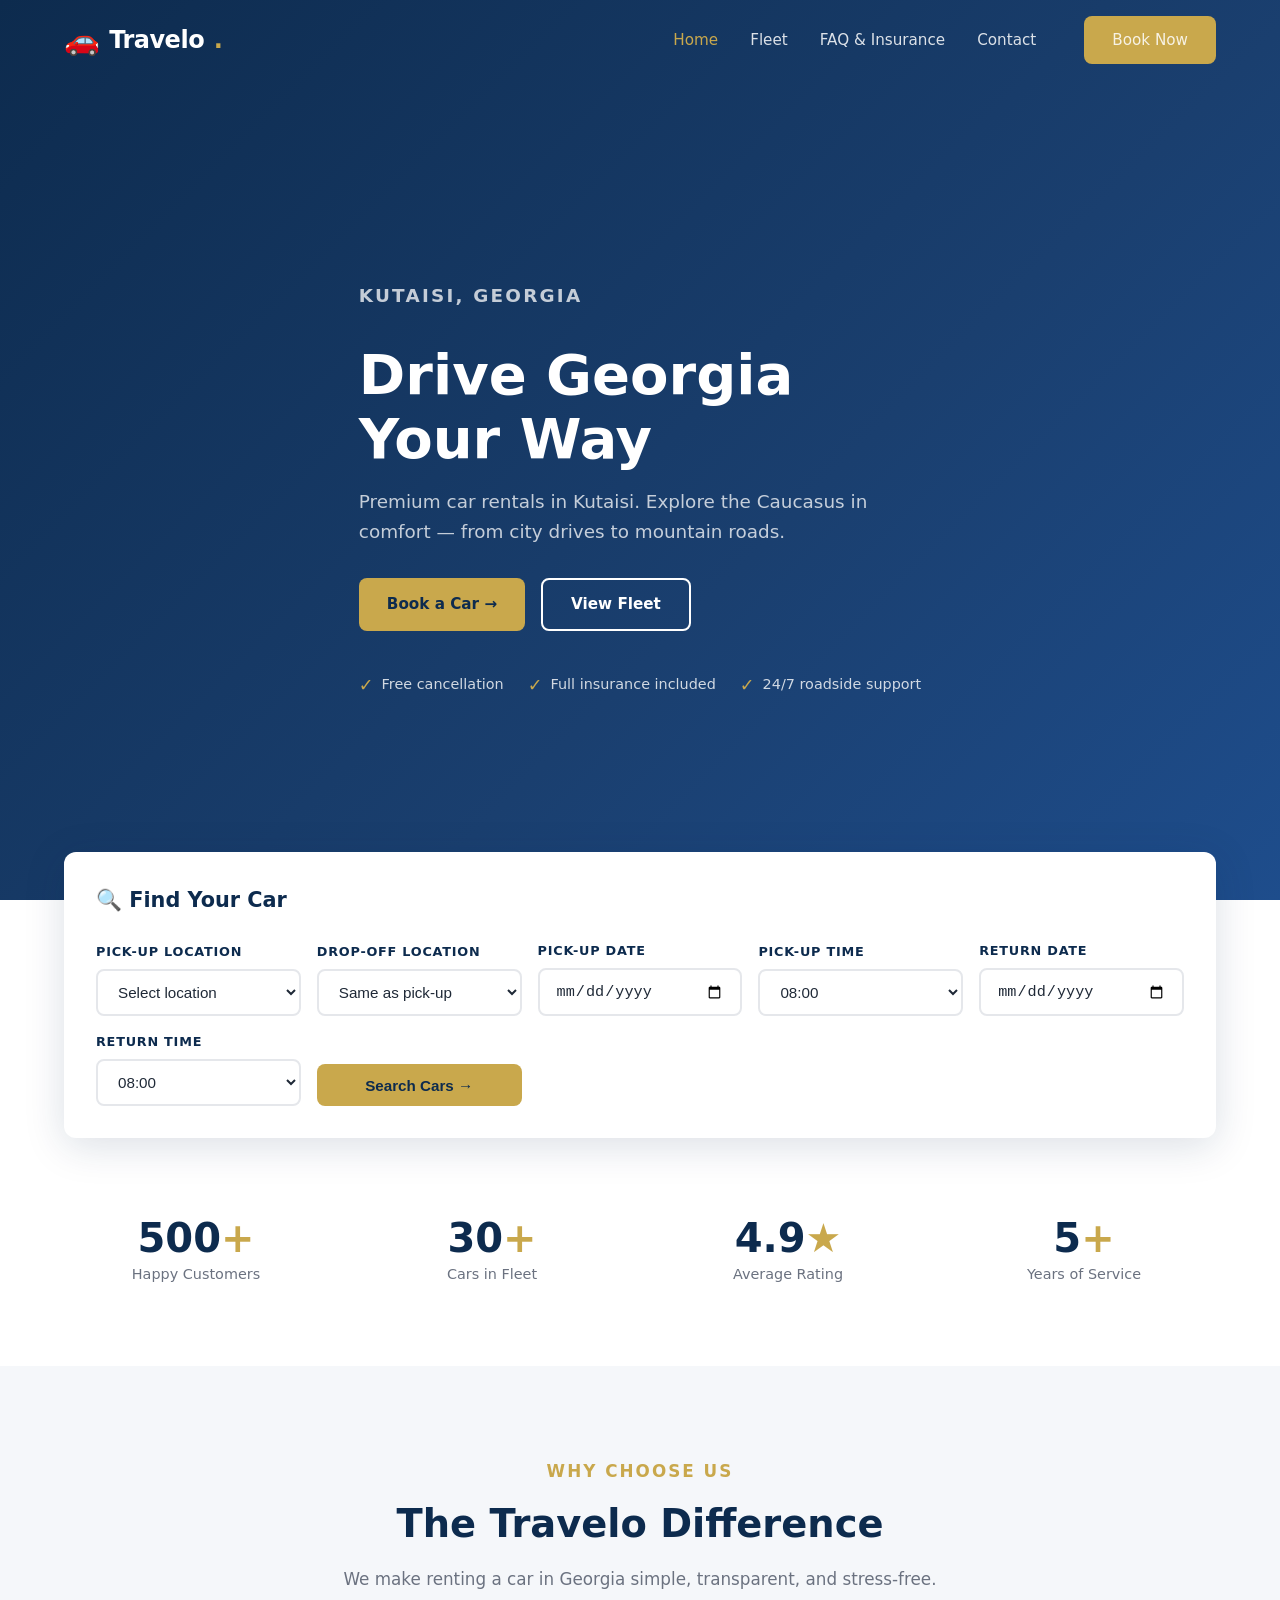
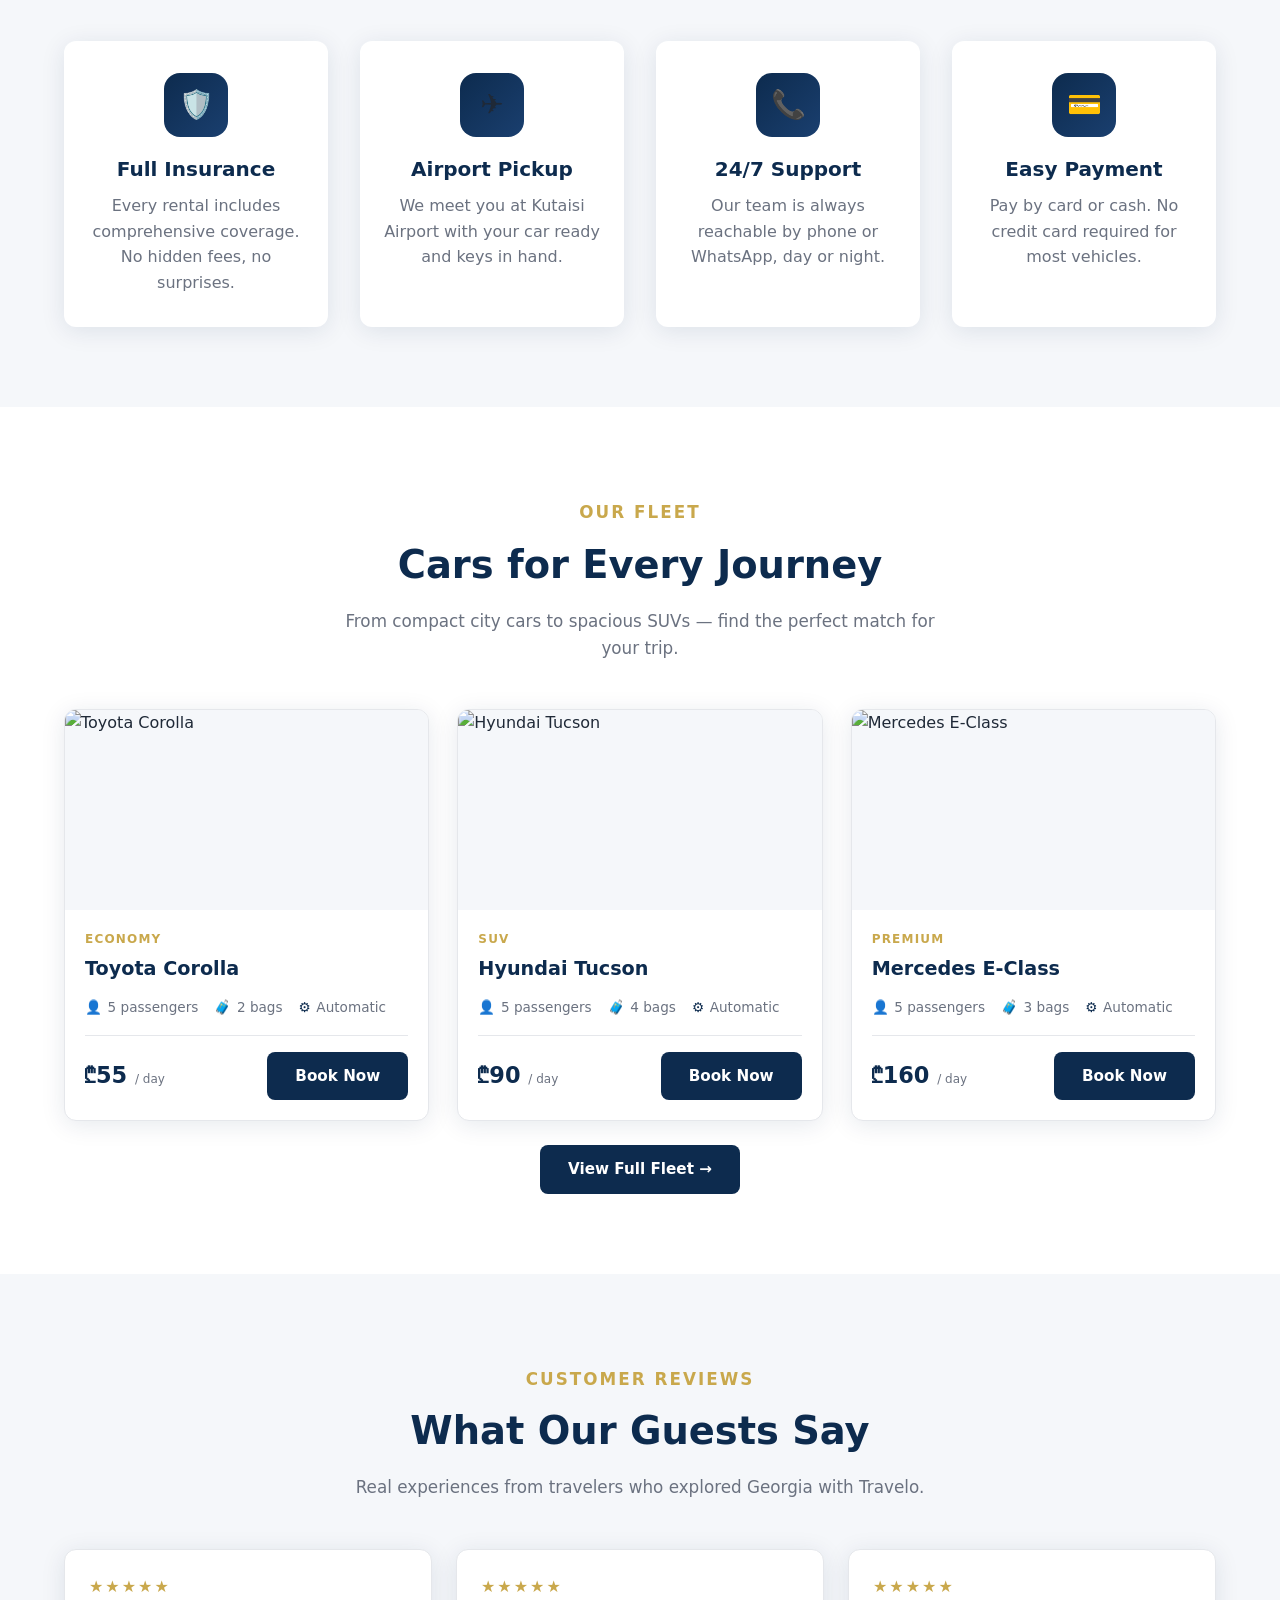
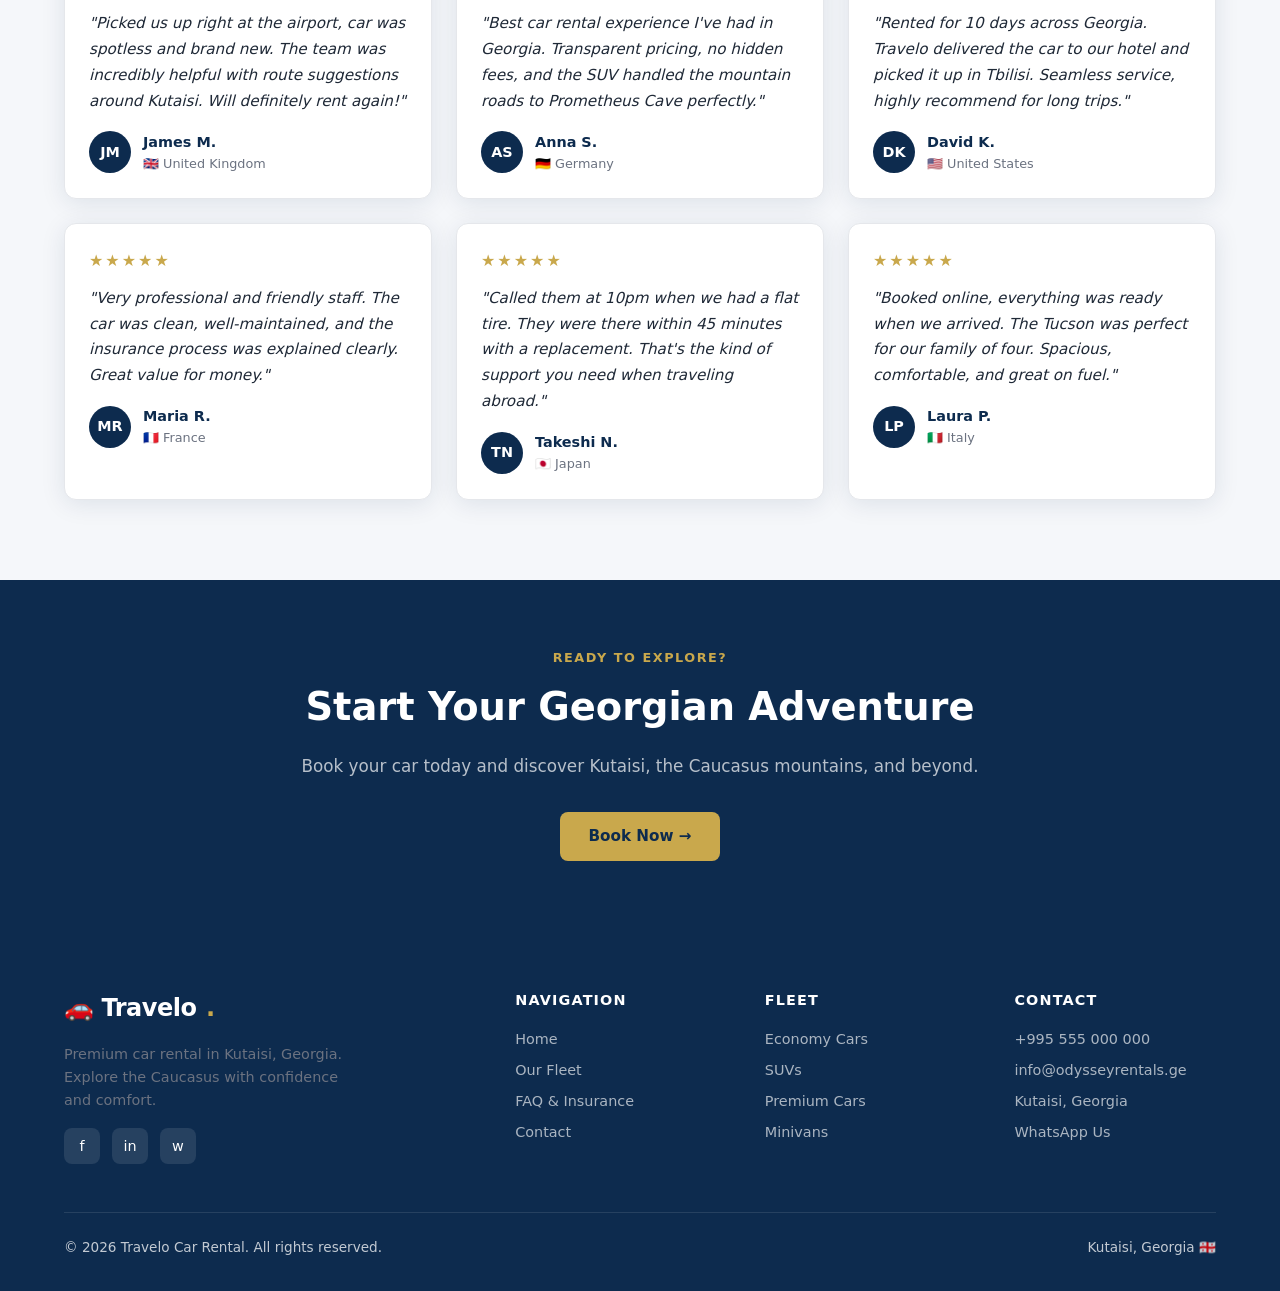
==== index.html @ aa3a82c8 "Initial commit: Travelo car rental website" ====
<!DOCTYPE html>
<html lang="en">
<head>
  <meta charset="UTF-8" />
  <meta name="viewport" content="width=device-width, initial-scale=1.0" />
  <title>Travelo Car Rental – Premium Cars in Kutaisi, Georgia</title>
  <meta name="description" content="Rent premium cars in Kutaisi, Georgia. Easy online booking, wide fleet selection, and full insurance coverage. Travelo Car Rental." />
  <link rel="stylesheet" href="css/styles.css" />
</head>
<body>

<!-- NAVBAR -->
<nav class="navbar">
  <div class="container">
    <a href="index.html" class="logo">
      <span class="logo-icon">🚗</span>
      Travelo<span>.</span>
    </a>
    <ul class="nav-links">
      <li><a href="index.html" class="active">Home</a></li>
      <li><a href="fleet.html">Fleet</a></li>
      <li><a href="faq.html">FAQ & Insurance</a></li>
      <li><a href="contact.html">Contact</a></li>
      <li class="nav-cta"><a href="#booking" class="btn btn-primary">Book Now</a></li>
    </ul>
    <button class="hamburger" aria-label="Toggle menu">
      <span></span><span></span><span></span>
    </button>
  </div>
</nav>

<!-- HERO -->
<section class="hero">
  <div class="container">
    <div class="hero-content">
      <p class="section-label">Kutaisi, Georgia</p>
      <h1>Drive Georgia<br>Your Way</h1>
      <p>Premium car rentals in Kutaisi. Explore the Caucasus in comfort — from city drives to mountain roads.</p>
      <div style="display:flex;gap:1rem;flex-wrap:wrap;">
        <a href="#booking" class="btn btn-primary">Book a Car →</a>
        <a href="fleet.html" class="btn btn-outline">View Fleet</a>
      </div>
      <div class="hero-badges">
        <div class="hero-badge"><span class="icon">✓</span> Free cancellation</div>
        <div class="hero-badge"><span class="icon">✓</span> Full insurance included</div>
        <div class="hero-badge"><span class="icon">✓</span> 24/7 roadside support</div>
      </div>
    </div>
  </div>
</section>

<!-- BOOKING FORM -->
<section class="booking-section" id="booking">
  <div class="container">
    <div class="booking-card">
      <h2>🔍 Find Your Car</h2>
      <form id="bookingForm">
        <div class="booking-grid">
          <div class="form-group">
            <label for="pickup">Pick-up Location</label>
            <select id="pickup" required>
              <option value="">Select location</option>
              <option>Kutaisi City Center</option>
              <option>Kutaisi Airport (KUT)</option>
              <option>Kutaisi Train Station</option>
              <option>Batumi (delivery available)</option>
              <option>Tbilisi (delivery available)</option>
            </select>
          </div>
          <div class="form-group">
            <label for="dropoff">Drop-off Location</label>
            <select id="dropoff">
              <option value="">Same as pick-up</option>
              <option>Kutaisi City Center</option>
              <option>Kutaisi Airport (KUT)</option>
              <option>Kutaisi Train Station</option>
              <option>Batumi (delivery available)</option>
              <option>Tbilisi (delivery available)</option>
            </select>
          </div>
          <div class="form-group">
            <label for="pickupDate">Pick-up Date</label>
            <input type="date" id="pickupDate" required />
          </div>
          <div class="form-group">
            <label for="pickupTime">Pick-up Time</label>
            <select id="pickupTime">
              <option>08:00</option><option>09:00</option><option>10:00</option>
              <option>11:00</option><option>12:00</option><option>13:00</option>
              <option>14:00</option><option>15:00</option><option>16:00</option>
              <option>17:00</option><option>18:00</option><option>19:00</option>
            </select>
          </div>
          <div class="form-group">
            <label for="returnDate">Return Date</label>
            <input type="date" id="returnDate" required />
          </div>
          <div class="form-group">
            <label for="returnTime">Return Time</label>
            <select id="returnTime">
              <option>08:00</option><option>09:00</option><option>10:00</option>
              <option>11:00</option><option>12:00</option><option>13:00</option>
              <option>14:00</option><option>15:00</option><option>16:00</option>
              <option>17:00</option><option>18:00</option><option>19:00</option>
            </select>
          </div>
          <div class="form-group booking-submit">
            <button type="submit" class="btn btn-primary">Search Cars →</button>
          </div>
        </div>
      </form>
    </div>
  </div>
</section>

<!-- STATS -->
<section class="section">
  <div class="container">
    <div class="stats-grid">
      <div>
        <div class="stat-number">500<span>+</span></div>
        <div class="stat-label">Happy Customers</div>
      </div>
      <div>
        <div class="stat-number">30<span>+</span></div>
        <div class="stat-label">Cars in Fleet</div>
      </div>
      <div>
        <div class="stat-number">4.9<span>★</span></div>
        <div class="stat-label">Average Rating</div>
      </div>
      <div>
        <div class="stat-number">5<span>+</span></div>
        <div class="stat-label">Years of Service</div>
      </div>
    </div>
  </div>
</section>

<!-- WHY ODYSSEY -->
<section class="section section-alt">
  <div class="container">
    <div class="section-header">
      <p class="section-label">Why Choose Us</p>
      <h2 class="text-navy">The Travelo Difference</h2>
      <p>We make renting a car in Georgia simple, transparent, and stress-free.</p>
    </div>
    <div class="features-grid">
      <div class="feature-card">
        <div class="feature-icon">🛡️</div>
        <h3>Full Insurance</h3>
        <p>Every rental includes comprehensive coverage. No hidden fees, no surprises.</p>
      </div>
      <div class="feature-card">
        <div class="feature-icon">✈️</div>
        <h3>Airport Pickup</h3>
        <p>We meet you at Kutaisi Airport with your car ready and keys in hand.</p>
      </div>
      <div class="feature-card">
        <div class="feature-icon">📞</div>
        <h3>24/7 Support</h3>
        <p>Our team is always reachable by phone or WhatsApp, day or night.</p>
      </div>
      <div class="feature-card">
        <div class="feature-icon">💳</div>
        <h3>Easy Payment</h3>
        <p>Pay by card or cash. No credit card required for most vehicles.</p>
      </div>
    </div>
  </div>
</section>

<!-- FLEET PREVIEW -->
<section class="section">
  <div class="container">
    <div class="section-header">
      <p class="section-label">Our Fleet</p>
      <h2 class="text-navy">Cars for Every Journey</h2>
      <p>From compact city cars to spacious SUVs — find the perfect match for your trip.</p>
    </div>
    <div class="fleet-grid">

      <div class="car-card">
        <img src="https://images.unsplash.com/photo-1541899481282-d53bffe3c35d?w=600&q=80" alt="Toyota Corolla" class="car-img" loading="lazy" />
        <div class="car-body">
          <div class="car-category">Economy</div>
          <div class="car-name">Toyota Corolla</div>
          <div class="car-specs">
            <span class="car-spec"><span class="icon">👤</span> 5 passengers</span>
            <span class="car-spec"><span class="icon">🧳</span> 2 bags</span>
            <span class="car-spec"><span class="icon">⚙️</span> Automatic</span>
          </div>
          <div class="car-footer">
            <div class="car-price">₾55 <small>/ day</small></div>
            <a href="#booking" class="btn btn-navy">Book Now</a>
          </div>
        </div>
      </div>

      <div class="car-card">
        <img src="https://images.unsplash.com/photo-1519641471654-76ce0107ad1b?w=600&q=80" alt="Hyundai Tucson" class="car-img" loading="lazy" />
        <div class="car-body">
          <div class="car-category">SUV</div>
          <div class="car-name">Hyundai Tucson</div>
          <div class="car-specs">
            <span class="car-spec"><span class="icon">👤</span> 5 passengers</span>
            <span class="car-spec"><span class="icon">🧳</span> 4 bags</span>
            <span class="car-spec"><span class="icon">⚙️</span> Automatic</span>
          </div>
          <div class="car-footer">
            <div class="car-price">₾90 <small>/ day</small></div>
            <a href="#booking" class="btn btn-navy">Book Now</a>
          </div>
        </div>
      </div>

      <div class="car-card">
        <img src="https://images.unsplash.com/photo-1555215695-3004980ad54e?w=600&q=80" alt="Mercedes E-Class" class="car-img" loading="lazy" />
        <div class="car-body">
          <div class="car-category">Premium</div>
          <div class="car-name">Mercedes E-Class</div>
          <div class="car-specs">
            <span class="car-spec"><span class="icon">👤</span> 5 passengers</span>
            <span class="car-spec"><span class="icon">🧳</span> 3 bags</span>
            <span class="car-spec"><span class="icon">⚙️</span> Automatic</span>
          </div>
          <div class="car-footer">
            <div class="car-price">₾160 <small>/ day</small></div>
            <a href="#booking" class="btn btn-navy">Book Now</a>
          </div>
        </div>
      </div>

    </div>
    <div class="text-center mt-3">
      <a href="fleet.html" class="btn btn-navy">View Full Fleet →</a>
    </div>
  </div>
</section>

<!-- REVIEWS -->
<section class="section section-alt">
  <div class="container">
    <div class="section-header">
      <p class="section-label">Customer Reviews</p>
      <h2 class="text-navy">What Our Guests Say</h2>
      <p>Real experiences from travelers who explored Georgia with Travelo.</p>
    </div>
    <div class="reviews-grid">
      <div class="review-card">
        <div class="review-stars">★★★★★</div>
        <p class="review-text">"Picked us up right at the airport, car was spotless and brand new. The team was incredibly helpful with route suggestions around Kutaisi. Will definitely rent again!"</p>
        <div class="review-author">
          <div class="review-avatar">JM</div>
          <div>
            <div class="review-name">James M.</div>
            <div class="review-location">🇬🇧 United Kingdom</div>
          </div>
        </div>
      </div>
      <div class="review-card">
        <div class="review-stars">★★★★★</div>
        <p class="review-text">"Best car rental experience I've had in Georgia. Transparent pricing, no hidden fees, and the SUV handled the mountain roads to Prometheus Cave perfectly."</p>
        <div class="review-author">
          <div class="review-avatar">AS</div>
          <div>
            <div class="review-name">Anna S.</div>
            <div class="review-location">🇩🇪 Germany</div>
          </div>
        </div>
      </div>
      <div class="review-card">
        <div class="review-stars">★★★★★</div>
        <p class="review-text">"Rented for 10 days across Georgia. Travelo delivered the car to our hotel and picked it up in Tbilisi. Seamless service, highly recommend for long trips."</p>
        <div class="review-author">
          <div class="review-avatar">DK</div>
          <div>
            <div class="review-name">David K.</div>
            <div class="review-location">🇺🇸 United States</div>
          </div>
        </div>
      </div>
      <div class="review-card">
        <div class="review-stars">★★★★★</div>
        <p class="review-text">"Very professional and friendly staff. The car was clean, well-maintained, and the insurance process was explained clearly. Great value for money."</p>
        <div class="review-author">
          <div class="review-avatar">MR</div>
          <div>
            <div class="review-name">Maria R.</div>
            <div class="review-location">🇫🇷 France</div>
          </div>
        </div>
      </div>
      <div class="review-card">
        <div class="review-stars">★★★★★</div>
        <p class="review-text">"Called them at 10pm when we had a flat tire. They were there within 45 minutes with a replacement. That's the kind of support you need when traveling abroad."</p>
        <div class="review-author">
          <div class="review-avatar">TN</div>
          <div>
            <div class="review-name">Takeshi N.</div>
            <div class="review-location">🇯🇵 Japan</div>
          </div>
        </div>
      </div>
      <div class="review-card">
        <div class="review-stars">★★★★★</div>
        <p class="review-text">"Booked online, everything was ready when we arrived. The Tucson was perfect for our family of four. Spacious, comfortable, and great on fuel."</p>
        <div class="review-author">
          <div class="review-avatar">LP</div>
          <div>
            <div class="review-name">Laura P.</div>
            <div class="review-location">🇮🇹 Italy</div>
          </div>
        </div>
      </div>
    </div>
  </div>
</section>

<!-- CTA BANNER -->
<section style="background:var(--navy);padding:4rem 0;text-align:center;">
  <div class="container">
    <p class="section-label">Ready to Explore?</p>
    <h2 style="color:var(--white);margin-bottom:1rem;">Start Your Georgian Adventure</h2>
    <p style="color:rgba(255,255,255,0.7);margin-bottom:2rem;font-size:1.05rem;">Book your car today and discover Kutaisi, the Caucasus mountains, and beyond.</p>
    <a href="#booking" class="btn btn-primary">Book Now →</a>
  </div>
</section>

<!-- FOOTER -->
<footer class="footer">
  <div class="container">
    <div class="footer-grid">
      <div class="footer-brand">
        <a href="index.html" class="logo">🚗 Travelo<span>.</span></a>
        <p>Premium car rental in Kutaisi, Georgia. Explore the Caucasus with confidence and comfort.</p>
        <div class="social-links mt-2">
          <a href="#" class="social-link" aria-label="Facebook">f</a>
          <a href="#" class="social-link" aria-label="Instagram">in</a>
          <a href="#" class="social-link" aria-label="WhatsApp">w</a>
        </div>
      </div>
      <div class="footer-col">
        <h4>Navigation</h4>
        <a href="index.html">Home</a>
        <a href="fleet.html">Our Fleet</a>
        <a href="faq.html">FAQ & Insurance</a>
        <a href="contact.html">Contact</a>
      </div>
      <div class="footer-col">
        <h4>Fleet</h4>
        <a href="fleet.html">Economy Cars</a>
        <a href="fleet.html">SUVs</a>
        <a href="fleet.html">Premium Cars</a>
        <a href="fleet.html">Minivans</a>
      </div>
      <div class="footer-col">
        <h4>Contact</h4>
        <a href="tel:+995555000000">+995 555 000 000</a>
        <a href="mailto:info@odysseyrentals.ge">info@odysseyrentals.ge</a>
        <a href="#">Kutaisi, Georgia</a>
        <a href="#">WhatsApp Us</a>
      </div>
    </div>
    <div class="footer-bottom">
      <span>© 2026 Travelo Car Rental. All rights reserved.</span>
      <span>Kutaisi, Georgia 🇬🇪</span>
    </div>
  </div>
</footer>

<script src="js/main.js"></script>
</body>
</html>
---- css/styles.css ----
/* ===== RESET & BASE ===== */
*, *::before, *::after { box-sizing: border-box; margin: 0; padding: 0; }

:root {
  --navy: #0d2b4e;
  --navy-light: #1a3f6f;
  --gold: #c9a84c;
  --gold-light: #e8c96a;
  --white: #ffffff;
  --off-white: #f5f7fa;
  --gray: #6b7280;
  --gray-light: #e5e7eb;
  --text: #1f2937;
  --shadow: 0 4px 24px rgba(13,43,78,0.10);
  --radius: 12px;
  --transition: 0.25s ease;
}

html { scroll-behavior: smooth; }

body {
  font-family: 'Segoe UI', system-ui, -apple-system, sans-serif;
  color: var(--text);
  background: var(--white);
  line-height: 1.6;
}

img { max-width: 100%; display: block; }
a { text-decoration: none; color: inherit; }
ul { list-style: none; }

/* ===== TYPOGRAPHY ===== */
h1 { font-size: clamp(2rem, 5vw, 3.5rem); font-weight: 800; line-height: 1.15; }
h2 { font-size: clamp(1.6rem, 3vw, 2.4rem); font-weight: 700; }
h3 { font-size: 1.25rem; font-weight: 600; }
p  { color: var(--gray); }

.section-label {
  display: inline-block;
  font-size: 0.8rem;
  font-weight: 700;
  letter-spacing: 0.12em;
  text-transform: uppercase;
  color: var(--gold);
  margin-bottom: 0.5rem;
}

/* ===== BUTTONS ===== */
.btn {
  display: inline-flex;
  align-items: center;
  gap: 0.5rem;
  padding: 0.75rem 1.75rem;
  border-radius: 8px;
  font-weight: 600;
  font-size: 0.95rem;
  cursor: pointer;
  border: none;
  transition: var(--transition);
}

.btn-primary {
  background: var(--gold);
  color: var(--navy);
}
.btn-primary:hover { background: var(--gold-light); transform: translateY(-1px); }

.btn-outline {
  background: transparent;
  color: var(--white);
  border: 2px solid var(--white);
}
.btn-outline:hover { background: var(--white); color: var(--navy); }

.btn-navy {
  background: var(--navy);
  color: var(--white);
}
.btn-navy:hover { background: var(--navy-light); transform: translateY(-1px); }

/* ===== LAYOUT ===== */
.container { max-width: 1200px; margin: 0 auto; padding: 0 1.5rem; }
.section { padding: 5rem 0; }
.section-alt { background: var(--off-white); }

/* ===== NAVBAR ===== */
.navbar {
  position: fixed;
  top: 0; left: 0; right: 0;
  z-index: 1000;
  padding: 1rem 0;
  transition: var(--transition);
}
.navbar.scrolled {
  background: var(--navy);
  box-shadow: var(--shadow);
  padding: 0.6rem 0;
}
.navbar .container {
  display: flex;
  align-items: center;
  justify-content: space-between;
}
.logo {
  display: flex;
  align-items: center;
  gap: 0.6rem;
  color: var(--white);
  font-size: 1.5rem;
  font-weight: 800;
  letter-spacing: -0.02em;
}
.logo span { color: var(--gold); }
.logo-icon { font-size: 1.8rem; }

.nav-links {
  display: flex;
  align-items: center;
  gap: 2rem;
}
.nav-links a {
  color: rgba(255,255,255,0.85);
  font-weight: 500;
  font-size: 0.95rem;
  transition: var(--transition);
}
.nav-links a:hover, .nav-links a.active { color: var(--gold); }

.nav-cta { margin-left: 1rem; }

.hamburger {
  display: none;
  flex-direction: column;
  gap: 5px;
  cursor: pointer;
  background: none;
  border: none;
  padding: 4px;
}
.hamburger span {
  display: block;
  width: 24px;
  height: 2px;
  background: var(--white);
  border-radius: 2px;
  transition: var(--transition);
}

/* ===== HERO ===== */
.hero {
  min-height: 100vh;
  background: linear-gradient(135deg, var(--navy) 0%, var(--navy-light) 60%, #1e4d8c 100%);
  display: flex;
  align-items: center;
  position: relative;
  overflow: hidden;
  padding-top: 80px;
}
.hero::before {
  content: '';
  position: absolute;
  inset: 0;
  background: url('https://images.unsplash.com/photo-1503376780353-7e6692767b70?w=1600&q=80') center/cover no-repeat;
  opacity: 0.12;
}
.hero-content {
  position: relative;
  z-index: 1;
  max-width: 680px;
}
.hero-content h1 { color: var(--white); margin-bottom: 1rem; }
.hero-content p {
  color: rgba(255,255,255,0.75);
  font-size: 1.15rem;
  margin-bottom: 2rem;
  max-width: 520px;
}
.hero-badges {
  display: flex;
  gap: 1.5rem;
  margin-top: 2.5rem;
  flex-wrap: wrap;
}
.hero-badge {
  display: flex;
  align-items: center;
  gap: 0.5rem;
  color: rgba(255,255,255,0.8);
  font-size: 0.9rem;
}
.hero-badge .icon { color: var(--gold); font-size: 1.1rem; }

/* ===== BOOKING FORM ===== */
.booking-section {
  background: var(--white);
  padding: 0;
  margin-top: -1px;
}
.booking-card {
  background: var(--white);
  border-radius: var(--radius);
  box-shadow: 0 8px 40px rgba(13,43,78,0.15);
  padding: 2rem;
  margin-top: -3rem;
  position: relative;
  z-index: 10;
}
.booking-card h2 {
  font-size: 1.3rem;
  color: var(--navy);
  margin-bottom: 1.5rem;
  display: flex;
  align-items: center;
  gap: 0.5rem;
}
.booking-grid {
  display: grid;
  grid-template-columns: repeat(auto-fit, minmax(180px, 1fr));
  gap: 1rem;
  align-items: end;
}
.form-group { display: flex; flex-direction: column; gap: 0.4rem; }
.form-group label {
  font-size: 0.8rem;
  font-weight: 600;
  text-transform: uppercase;
  letter-spacing: 0.06em;
  color: var(--navy);
}
.form-group input,
.form-group select {
  padding: 0.75rem 1rem;
  border: 2px solid var(--gray-light);
  border-radius: 8px;
  font-size: 0.95rem;
  color: var(--text);
  background: var(--white);
  transition: var(--transition);
  width: 100%;
}
.form-group input:focus,
.form-group select:focus {
  outline: none;
  border-color: var(--navy);
}
.booking-submit { align-self: flex-end; }
.booking-submit .btn { width: 100%; justify-content: center; padding: 0.78rem 1.5rem; }

/* ===== STATS ===== */
.stats-grid {
  display: grid;
  grid-template-columns: repeat(auto-fit, minmax(160px, 1fr));
  gap: 2rem;
  text-align: center;
}
.stat-number {
  font-size: 2.5rem;
  font-weight: 800;
  color: var(--navy);
  line-height: 1;
}
.stat-number span { color: var(--gold); }
.stat-label { font-size: 0.9rem; color: var(--gray); margin-top: 0.3rem; }

/* ===== FLEET ===== */
.fleet-grid {
  display: grid;
  grid-template-columns: repeat(auto-fill, minmax(300px, 1fr));
  gap: 1.75rem;
  margin-top: 3rem;
}
.car-card {
  background: var(--white);
  border-radius: var(--radius);
  overflow: hidden;
  box-shadow: var(--shadow);
  transition: var(--transition);
  border: 1px solid var(--gray-light);
}
.car-card:hover { transform: translateY(-4px); box-shadow: 0 12px 40px rgba(13,43,78,0.15); }
.car-img {
  width: 100%;
  height: 200px;
  object-fit: cover;
  background: var(--off-white);
}
.car-img-placeholder {
  width: 100%;
  height: 200px;
  background: linear-gradient(135deg, #e8edf5, #d0daea);
  display: flex;
  align-items: center;
  justify-content: center;
  font-size: 4rem;
}
.car-body { padding: 1.25rem; }
.car-category {
  font-size: 0.75rem;
  font-weight: 700;
  text-transform: uppercase;
  letter-spacing: 0.1em;
  color: var(--gold);
  margin-bottom: 0.3rem;
}
.car-name { font-size: 1.2rem; font-weight: 700; color: var(--navy); margin-bottom: 0.75rem; }
.car-specs {
  display: flex;
  gap: 1rem;
  margin-bottom: 1rem;
  flex-wrap: wrap;
}
.car-spec {
  display: flex;
  align-items: center;
  gap: 0.35rem;
  font-size: 0.85rem;
  color: var(--gray);
}
.car-spec .icon { color: var(--navy); }
.car-footer {
  display: flex;
  align-items: center;
  justify-content: space-between;
  padding-top: 1rem;
  border-top: 1px solid var(--gray-light);
}
.car-price { font-size: 1.4rem; font-weight: 800; color: var(--navy); }
.car-price small { font-size: 0.75rem; font-weight: 400; color: var(--gray); }

/* ===== REVIEWS ===== */
.reviews-grid {
  display: grid;
  grid-template-columns: repeat(auto-fill, minmax(280px, 1fr));
  gap: 1.5rem;
  margin-top: 3rem;
}
.review-card {
  background: var(--white);
  border-radius: var(--radius);
  padding: 1.5rem;
  box-shadow: var(--shadow);
  border: 1px solid var(--gray-light);
}
.review-stars { color: var(--gold); font-size: 1rem; margin-bottom: 0.75rem; letter-spacing: 2px; }
.review-text { color: var(--text); font-size: 0.95rem; line-height: 1.7; margin-bottom: 1rem; font-style: italic; }
.review-author { display: flex; align-items: center; gap: 0.75rem; }
.review-avatar {
  width: 42px; height: 42px;
  border-radius: 50%;
  background: var(--navy);
  color: var(--white);
  display: flex; align-items: center; justify-content: center;
  font-weight: 700; font-size: 0.9rem;
  flex-shrink: 0;
}
.review-name { font-weight: 600; font-size: 0.9rem; color: var(--navy); }
.review-location { font-size: 0.8rem; color: var(--gray); }

/* ===== WHY US ===== */
.features-grid {
  display: grid;
  grid-template-columns: repeat(auto-fit, minmax(220px, 1fr));
  gap: 2rem;
  margin-top: 3rem;
}
.feature-card {
  text-align: center;
  padding: 2rem 1.5rem;
  border-radius: var(--radius);
  background: var(--white);
  box-shadow: var(--shadow);
  transition: var(--transition);
}
.feature-card:hover { transform: translateY(-3px); }
.feature-icon {
  width: 64px; height: 64px;
  background: linear-gradient(135deg, var(--navy), var(--navy-light));
  border-radius: 16px;
  display: flex; align-items: center; justify-content: center;
  font-size: 1.75rem;
  margin: 0 auto 1rem;
}
.feature-card h3 { color: var(--navy); margin-bottom: 0.5rem; }

/* ===== FAQ ===== */
.faq-list { margin-top: 2.5rem; max-width: 800px; margin-left: auto; margin-right: auto; }
.faq-item {
  border: 1px solid var(--gray-light);
  border-radius: var(--radius);
  margin-bottom: 0.75rem;
  overflow: hidden;
}
.faq-question {
  width: 100%;
  background: var(--white);
  border: none;
  padding: 1.25rem 1.5rem;
  text-align: left;
  font-size: 1rem;
  font-weight: 600;
  color: var(--navy);
  cursor: pointer;
  display: flex;
  justify-content: space-between;
  align-items: center;
  transition: var(--transition);
}
.faq-question:hover { background: var(--off-white); }
.faq-question.open { background: var(--navy); color: var(--white); }
.faq-chevron { transition: transform 0.3s ease; font-size: 1.1rem; }
.faq-question.open .faq-chevron { transform: rotate(180deg); }
.faq-answer {
  max-height: 0;
  overflow: hidden;
  transition: max-height 0.35s ease, padding 0.35s ease;
  background: var(--off-white);
}
.faq-answer.open { max-height: 300px; }
.faq-answer p { padding: 1.25rem 1.5rem; color: var(--gray); line-height: 1.8; }

/* ===== CONTACT ===== */
.contact-grid {
  display: grid;
  grid-template-columns: 1fr 1fr;
  gap: 3rem;
  align-items: start;
  margin-top: 3rem;
}
.contact-info h3 { color: var(--navy); margin-bottom: 1.5rem; }
.contact-item {
  display: flex;
  gap: 1rem;
  margin-bottom: 1.5rem;
  align-items: flex-start;
}
.contact-item-icon {
  width: 44px; height: 44px;
  background: var(--navy);
  border-radius: 10px;
  display: flex; align-items: center; justify-content: center;
  font-size: 1.1rem;
  flex-shrink: 0;
}
.contact-item-text strong { display: block; color: var(--navy); font-size: 0.9rem; margin-bottom: 0.2rem; }
.contact-item-text span { color: var(--gray); font-size: 0.9rem; }

.contact-form { background: var(--white); border-radius: var(--radius); padding: 2rem; box-shadow: var(--shadow); }
.contact-form h3 { color: var(--navy); margin-bottom: 1.5rem; }
.form-row { display: grid; grid-template-columns: 1fr 1fr; gap: 1rem; }
.contact-form .form-group { margin-bottom: 1rem; }
.contact-form textarea {
  padding: 0.75rem 1rem;
  border: 2px solid var(--gray-light);
  border-radius: 8px;
  font-size: 0.95rem;
  color: var(--text);
  width: 100%;
  resize: vertical;
  min-height: 120px;
  font-family: inherit;
  transition: var(--transition);
}
.contact-form textarea:focus { outline: none; border-color: var(--navy); }

.map-container {
  border-radius: var(--radius);
  overflow: hidden;
  box-shadow: var(--shadow);
  margin-top: 3rem;
  height: 400px;
}
.map-container iframe { width: 100%; height: 100%; border: none; }

/* ===== FOOTER ===== */
.footer {
  background: var(--navy);
  color: rgba(255,255,255,0.75);
  padding: 4rem 0 2rem;
}
.footer-grid {
  display: grid;
  grid-template-columns: 2fr 1fr 1fr 1fr;
  gap: 3rem;
  margin-bottom: 3rem;
}
.footer-brand p { margin-top: 1rem; font-size: 0.9rem; max-width: 280px; }
.footer-col h4 { color: var(--white); font-size: 0.9rem; font-weight: 700; text-transform: uppercase; letter-spacing: 0.08em; margin-bottom: 1rem; }
.footer-col a { display: block; color: rgba(255,255,255,0.65); font-size: 0.9rem; margin-bottom: 0.5rem; transition: var(--transition); }
.footer-col a:hover { color: var(--gold); }
.footer-bottom {
  border-top: 1px solid rgba(255,255,255,0.1);
  padding-top: 1.5rem;
  display: flex;
  justify-content: space-between;
  align-items: center;
  font-size: 0.85rem;
  flex-wrap: wrap;
  gap: 1rem;
}
.social-links { display: flex; gap: 0.75rem; }
.social-link {
  width: 36px; height: 36px;
  background: rgba(255,255,255,0.1);
  border-radius: 8px;
  display: flex; align-items: center; justify-content: center;
  color: var(--white);
  transition: var(--transition);
  font-size: 0.9rem;
}
.social-link:hover { background: var(--gold); color: var(--navy); }

/* ===== PAGE HERO (inner pages) ===== */
.page-hero {
  background: linear-gradient(135deg, var(--navy), var(--navy-light));
  padding: 8rem 0 4rem;
  text-align: center;
  color: var(--white);
}
.page-hero h1 { color: var(--white); margin-bottom: 0.75rem; }
.page-hero p { color: rgba(255,255,255,0.7); font-size: 1.1rem; }

/* ===== INSURANCE BANNER ===== */
.insurance-grid {
  display: grid;
  grid-template-columns: repeat(auto-fit, minmax(220px, 1fr));
  gap: 1.5rem;
  margin-top: 3rem;
}
.insurance-card {
  background: var(--navy);
  color: var(--white);
  border-radius: var(--radius);
  padding: 1.75rem;
  text-align: center;
}
.insurance-card .icon { font-size: 2.5rem; margin-bottom: 1rem; }
.insurance-card h3 { color: var(--white); margin-bottom: 0.5rem; }
.insurance-card p { color: rgba(255,255,255,0.7); font-size: 0.9rem; }

/* ===== RESPONSIVE ===== */
@media (max-width: 900px) {
  .footer-grid { grid-template-columns: 1fr 1fr; }
  .contact-grid { grid-template-columns: 1fr; }
}

@media (max-width: 768px) {
  .nav-links { display: none; flex-direction: column; position: absolute; top: 100%; left: 0; right: 0; background: var(--navy); padding: 1.5rem; gap: 1rem; }
  .nav-links.open { display: flex; }
  .hamburger { display: flex; }
  .booking-grid { grid-template-columns: 1fr 1fr; }
  .form-row { grid-template-columns: 1fr; }
  .hero-badges { gap: 1rem; }
}

@media (max-width: 520px) {
  .booking-grid { grid-template-columns: 1fr; }
  .footer-grid { grid-template-columns: 1fr; }
  .stats-grid { grid-template-columns: 1fr 1fr; }
  .footer-bottom { flex-direction: column; text-align: center; }
}

/* ===== UTILITY ===== */
.text-center { text-align: center; }
.text-navy { color: var(--navy); }
.mt-1 { margin-top: 0.5rem; }
.mt-2 { margin-top: 1rem; }
.mt-3 { margin-top: 1.5rem; }
.mb-2 { margin-bottom: 1rem; }
.section-header { text-align: center; max-width: 600px; margin: 0 auto 1rem; }
.section-header p { margin-top: 0.75rem; font-size: 1.05rem; }
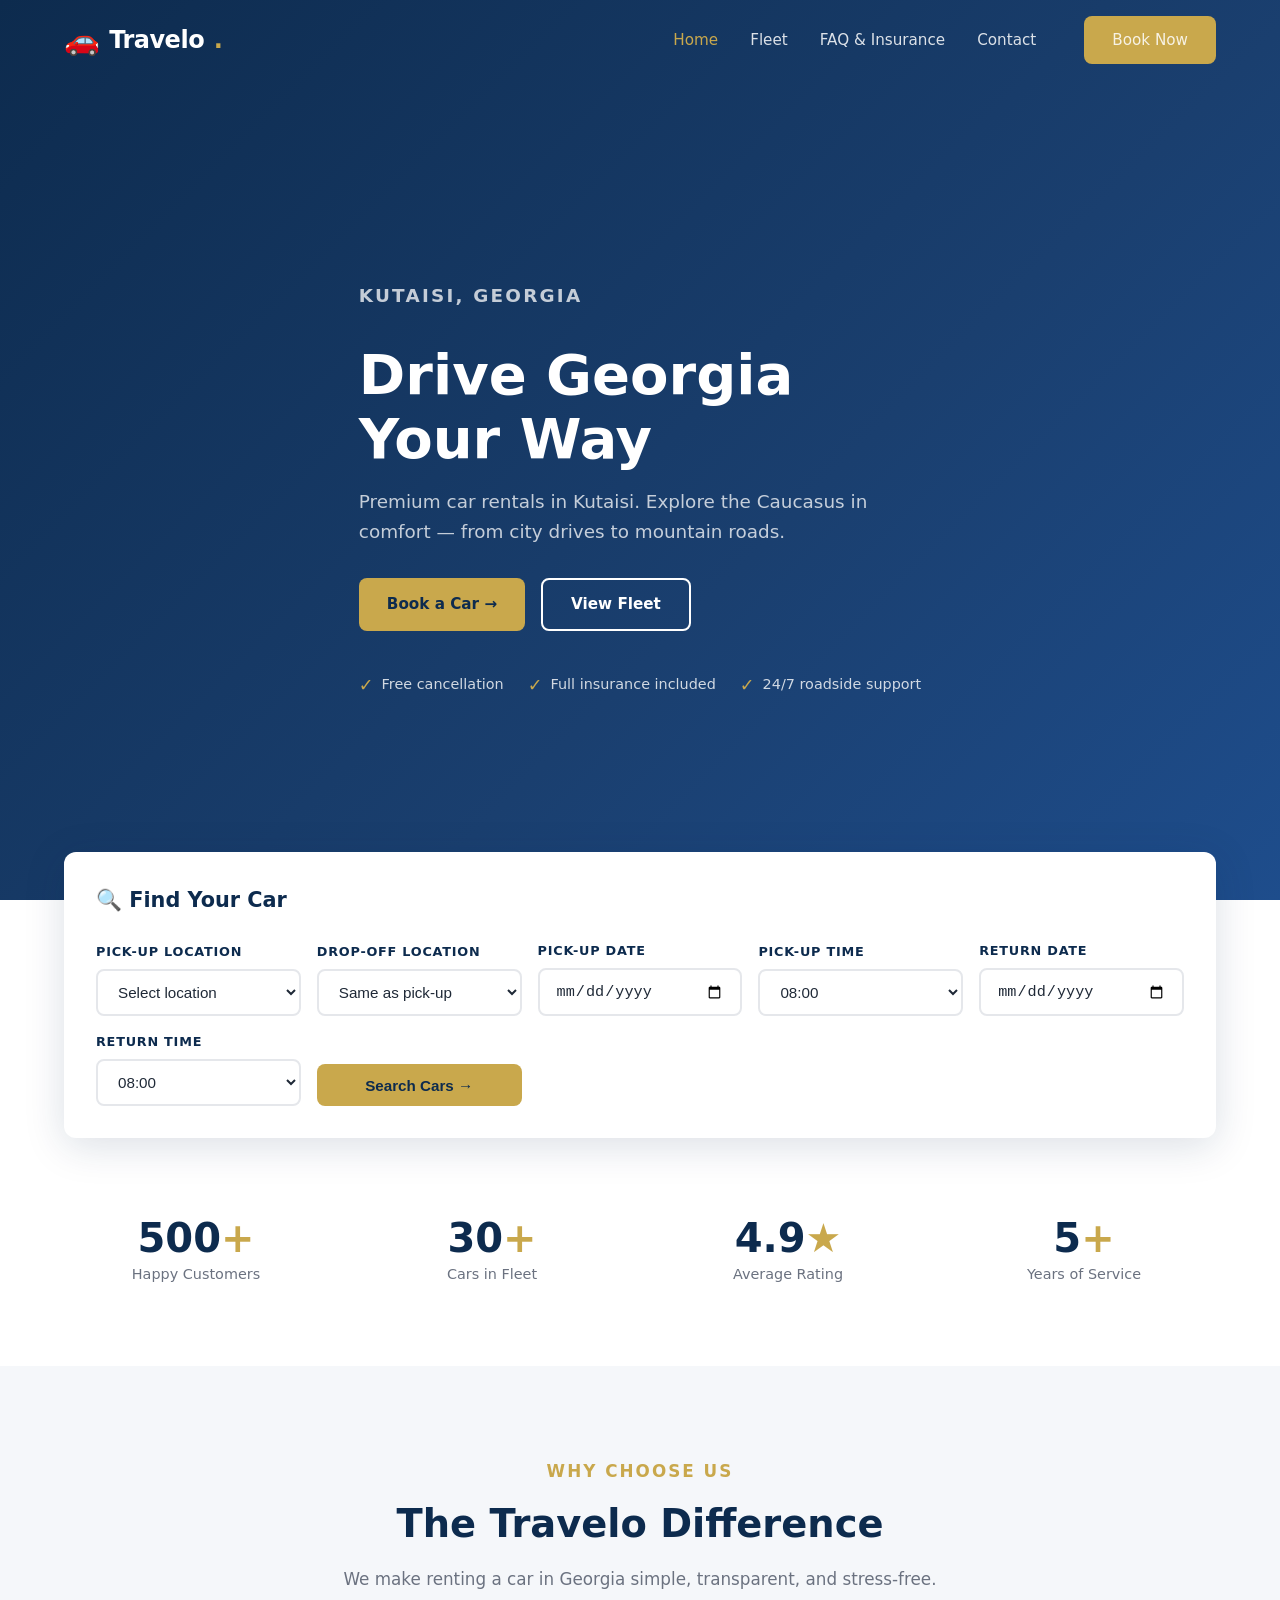
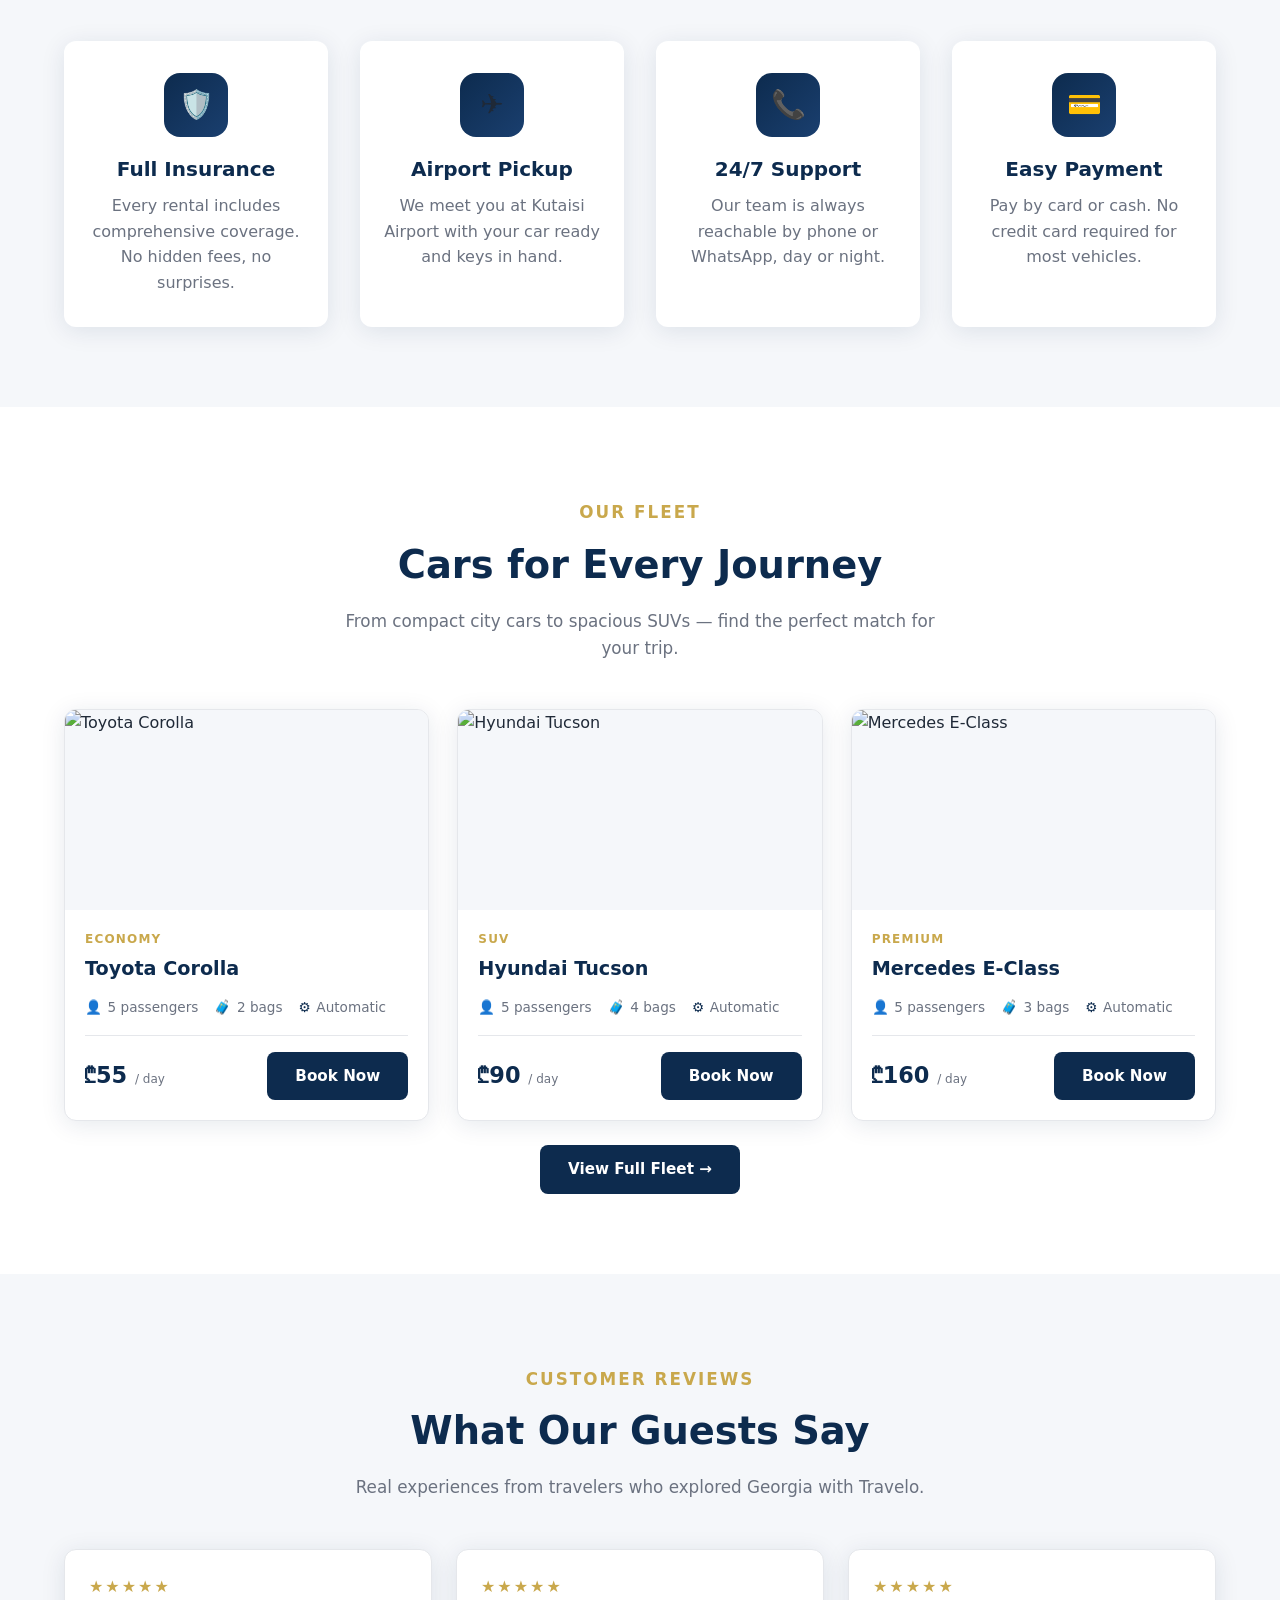
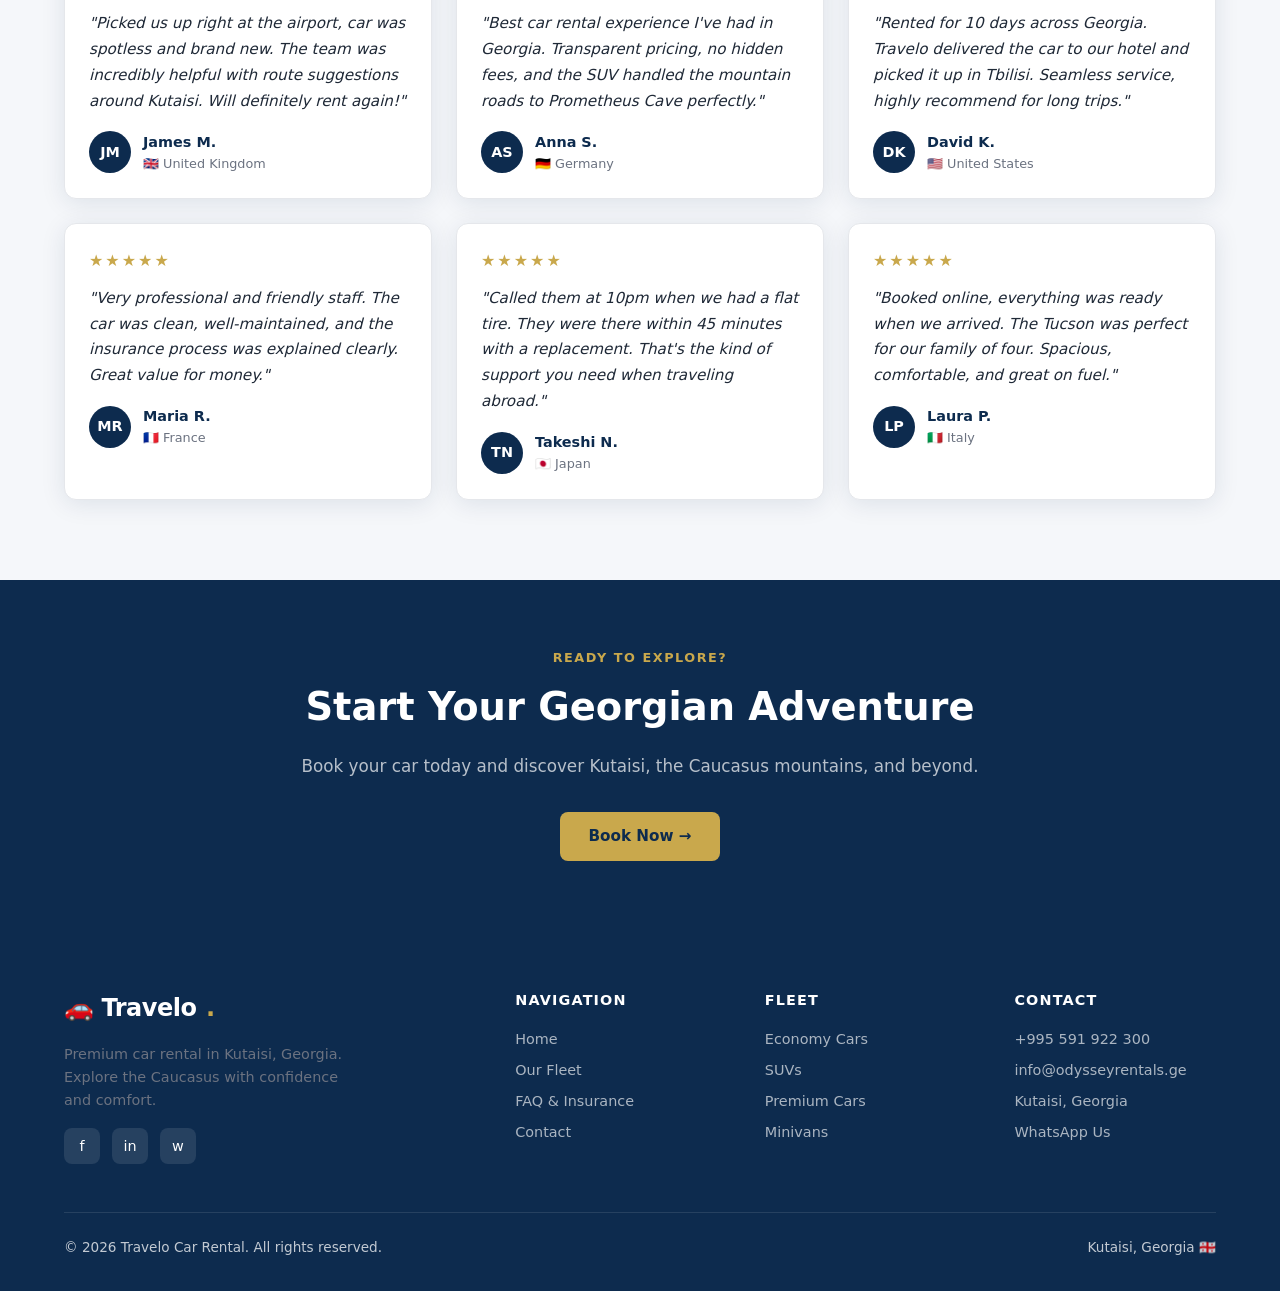
==== commit 0ea332c5: "Fix contact page: real phone number and map" ====
--- a/index.html
+++ b/index.html
@@ -356,7 +356,7 @@
       </div>
       <div class="footer-col">
         <h4>Contact</h4>
-        <a href="tel:+995555000000">+995 555 000 000</a>
+        <a href="tel:+995591922300">+995 591 922 300</a>
         <a href="mailto:info@odysseyrentals.ge">info@odysseyrentals.ge</a>
         <a href="#">Kutaisi, Georgia</a>
         <a href="#">WhatsApp Us</a>
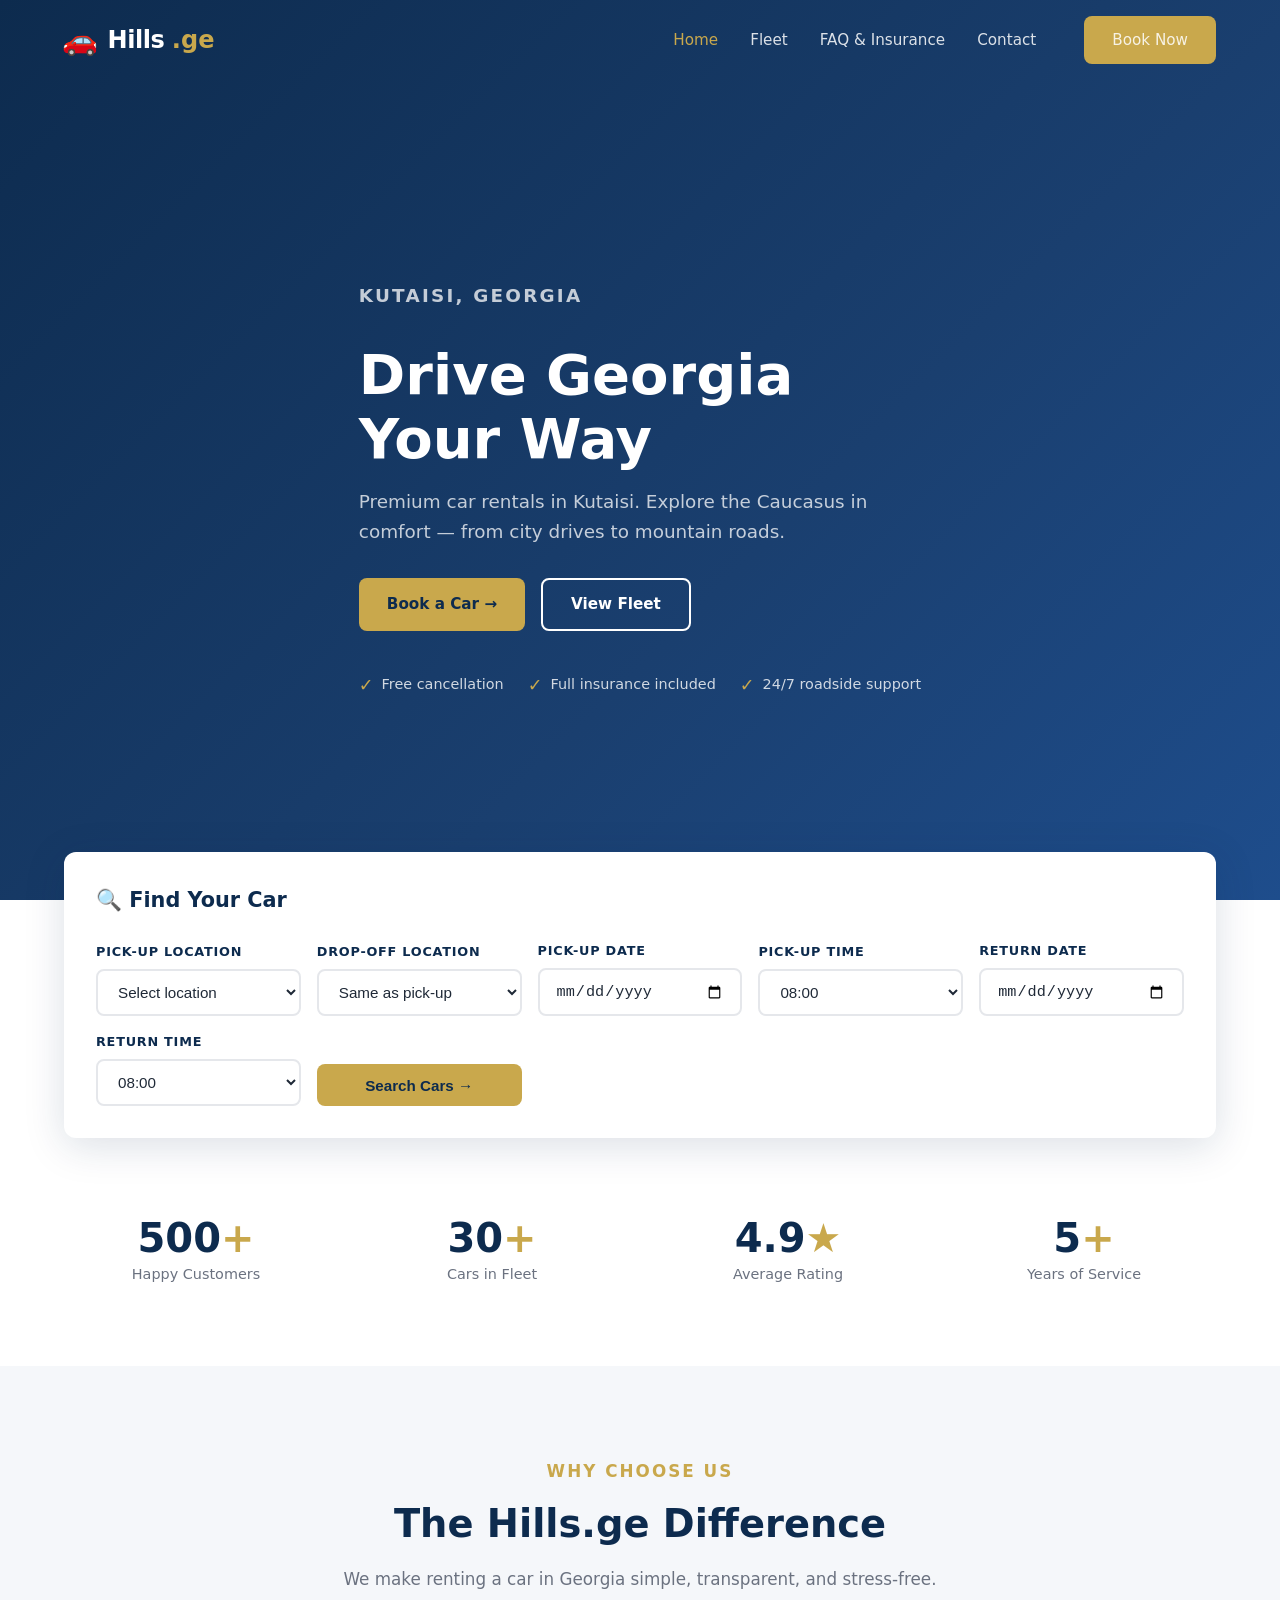
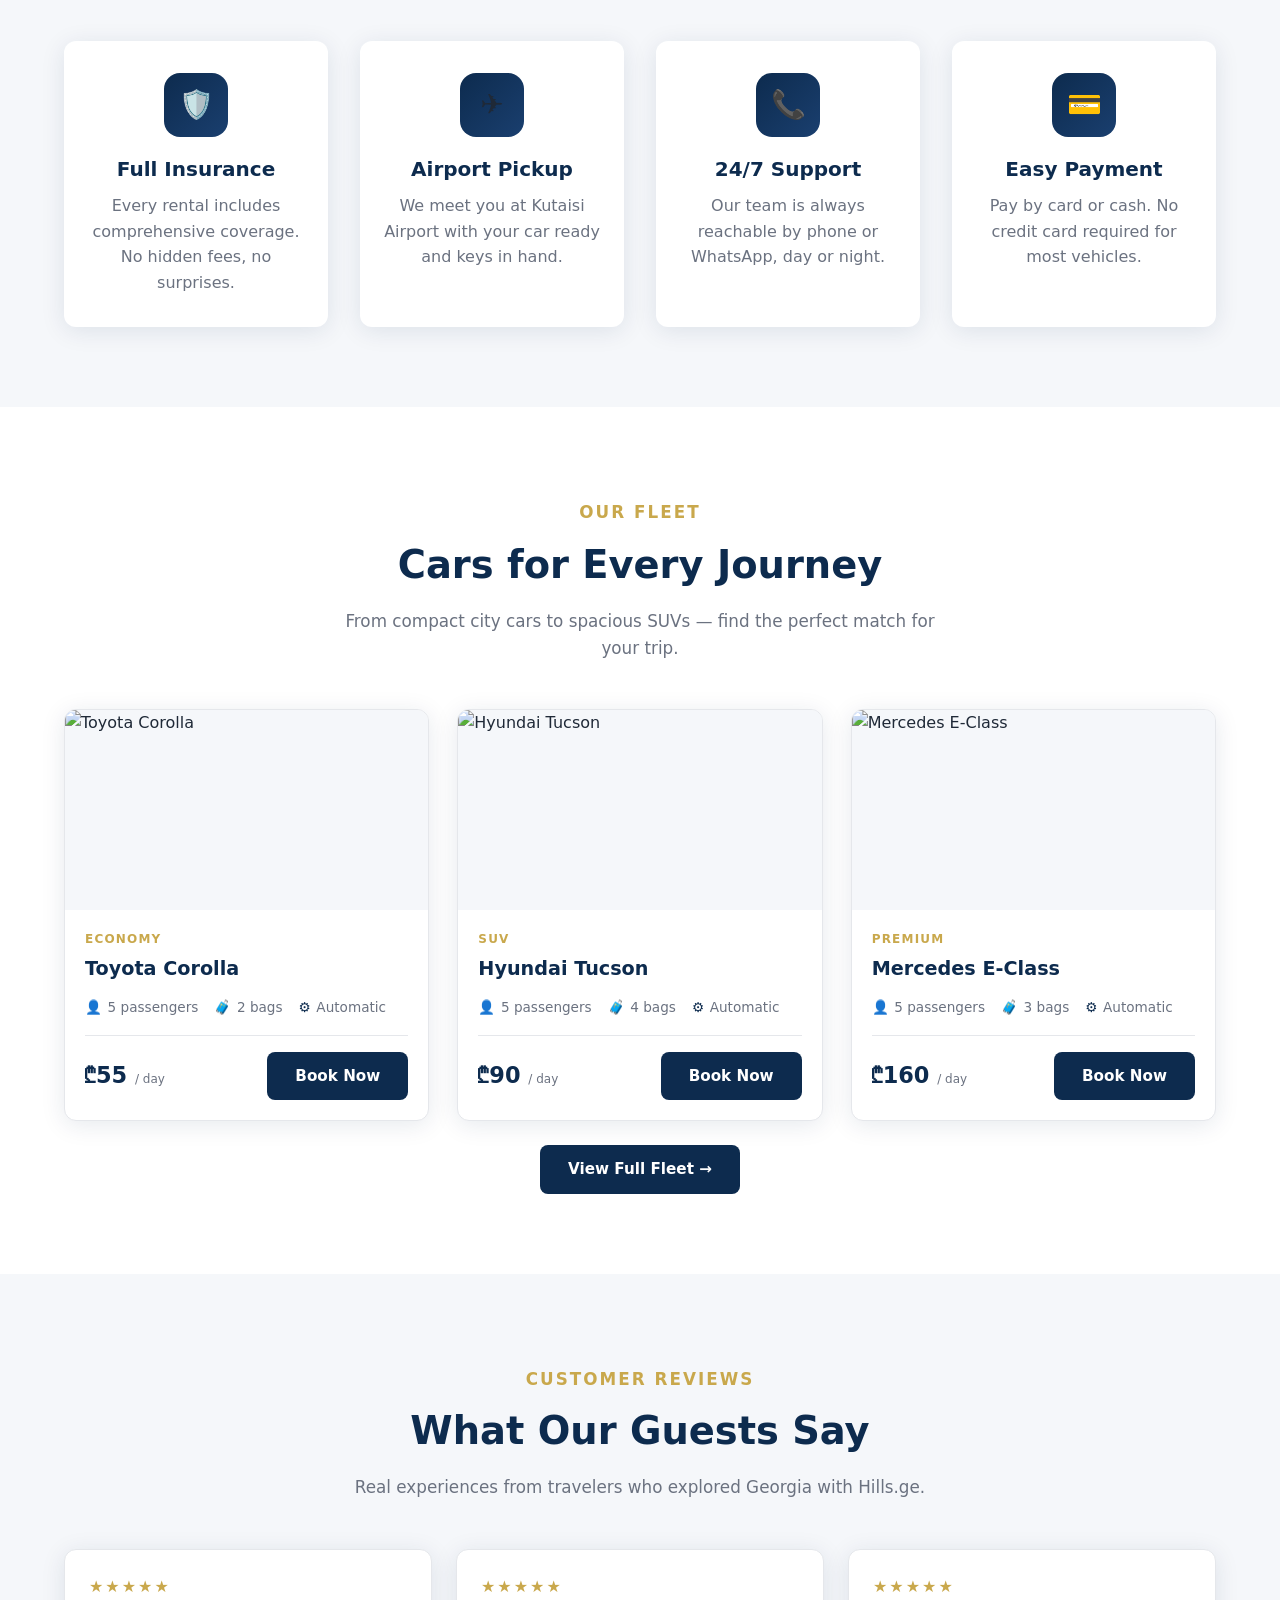
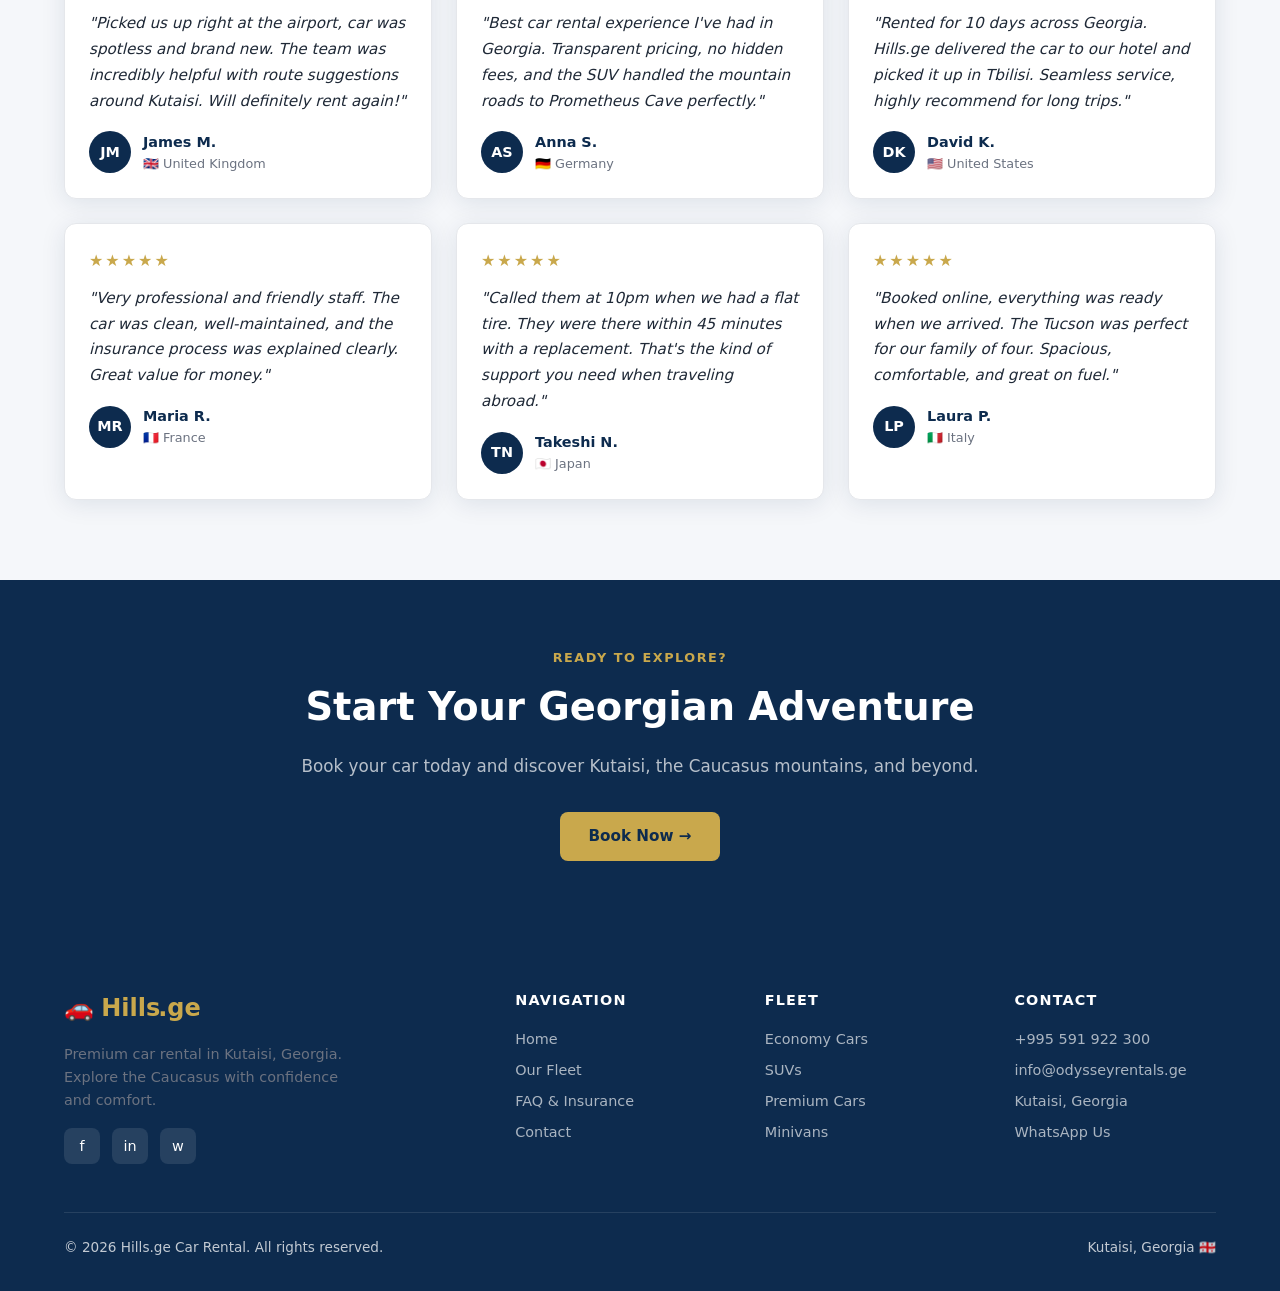
==== commit 25c4a073: "Fix logo gap between Hills and .ge" ====
--- a/index.html
+++ b/index.html
@@ -3,8 +3,8 @@
 <head>
   <meta charset="UTF-8" />
   <meta name="viewport" content="width=device-width, initial-scale=1.0" />
-  <title>Travelo Car Rental – Premium Cars in Kutaisi, Georgia</title>
-  <meta name="description" content="Rent premium cars in Kutaisi, Georgia. Easy online booking, wide fleet selection, and full insurance coverage. Travelo Car Rental." />
+  <title>Hills.ge Car Rental – Premium Cars in Kutaisi, Georgia</title>
+  <meta name="description" content="Rent premium cars in Kutaisi, Georgia. Easy online booking, wide fleet selection, and full insurance coverage. Hills.ge Car Rental." />
   <link rel="stylesheet" href="css/styles.css" />
 </head>
 <body>
@@ -14,7 +14,7 @@
   <div class="container">
     <a href="index.html" class="logo">
       <span class="logo-icon">🚗</span>
-      Travelo<span>.</span>
+      Hills<span>.ge</span>
     </a>
     <ul class="nav-links">
       <li><a href="index.html" class="active">Home</a></li>
@@ -142,7 +142,7 @@
   <div class="container">
     <div class="section-header">
       <p class="section-label">Why Choose Us</p>
-      <h2 class="text-navy">The Travelo Difference</h2>
+      <h2 class="text-navy">The Hills.ge Difference</h2>
       <p>We make renting a car in Georgia simple, transparent, and stress-free.</p>
     </div>
     <div class="features-grid">
@@ -244,7 +244,7 @@
     <div class="section-header">
       <p class="section-label">Customer Reviews</p>
       <h2 class="text-navy">What Our Guests Say</h2>
-      <p>Real experiences from travelers who explored Georgia with Travelo.</p>
+      <p>Real experiences from travelers who explored Georgia with Hills.ge.</p>
     </div>
     <div class="reviews-grid">
       <div class="review-card">
@@ -271,7 +271,7 @@
       </div>
       <div class="review-card">
         <div class="review-stars">★★★★★</div>
-        <p class="review-text">"Rented for 10 days across Georgia. Travelo delivered the car to our hotel and picked it up in Tbilisi. Seamless service, highly recommend for long trips."</p>
+        <p class="review-text">"Rented for 10 days across Georgia. Hills.ge delivered the car to our hotel and picked it up in Tbilisi. Seamless service, highly recommend for long trips."</p>
         <div class="review-author">
           <div class="review-avatar">DK</div>
           <div>
@@ -332,7 +332,7 @@
   <div class="container">
     <div class="footer-grid">
       <div class="footer-brand">
-        <a href="index.html" class="logo">🚗 Travelo<span>.</span></a>
+        <a href="index.html" class="logo">🚗 <span class="logo-text">Hills<span class="logo-dot">.ge</span></span></a>
         <p>Premium car rental in Kutaisi, Georgia. Explore the Caucasus with confidence and comfort.</p>
         <div class="social-links mt-2">
           <a href="#" class="social-link" aria-label="Facebook">f</a>
@@ -363,7 +363,7 @@
       </div>
     </div>
     <div class="footer-bottom">
-      <span>© 2026 Travelo Car Rental. All rights reserved.</span>
+      <span>© 2026 Hills.ge Car Rental. All rights reserved.</span>
       <span>Kutaisi, Georgia 🇬🇪</span>
     </div>
   </div>
--- a/css/styles.css
+++ b/css/styles.css
@@ -105,6 +105,7 @@
   display: flex;
   align-items: center;
   gap: 0.6rem;
+  letter-spacing: 0;
   color: var(--white);
   font-size: 1.5rem;
   font-weight: 800;
@@ -568,3 +569,8 @@
 .mb-2 { margin-bottom: 1rem; }
 .section-header { text-align: center; max-width: 600px; margin: 0 auto 1rem; }
 .section-header p { margin-top: 0.75rem; font-size: 1.05rem; }
+
+.logo span { letter-spacing: 0; margin-left: -2px; }
+
+.logo-text { letter-spacing: -0.02em; }
+.logo-dot { color: var(--gold); }
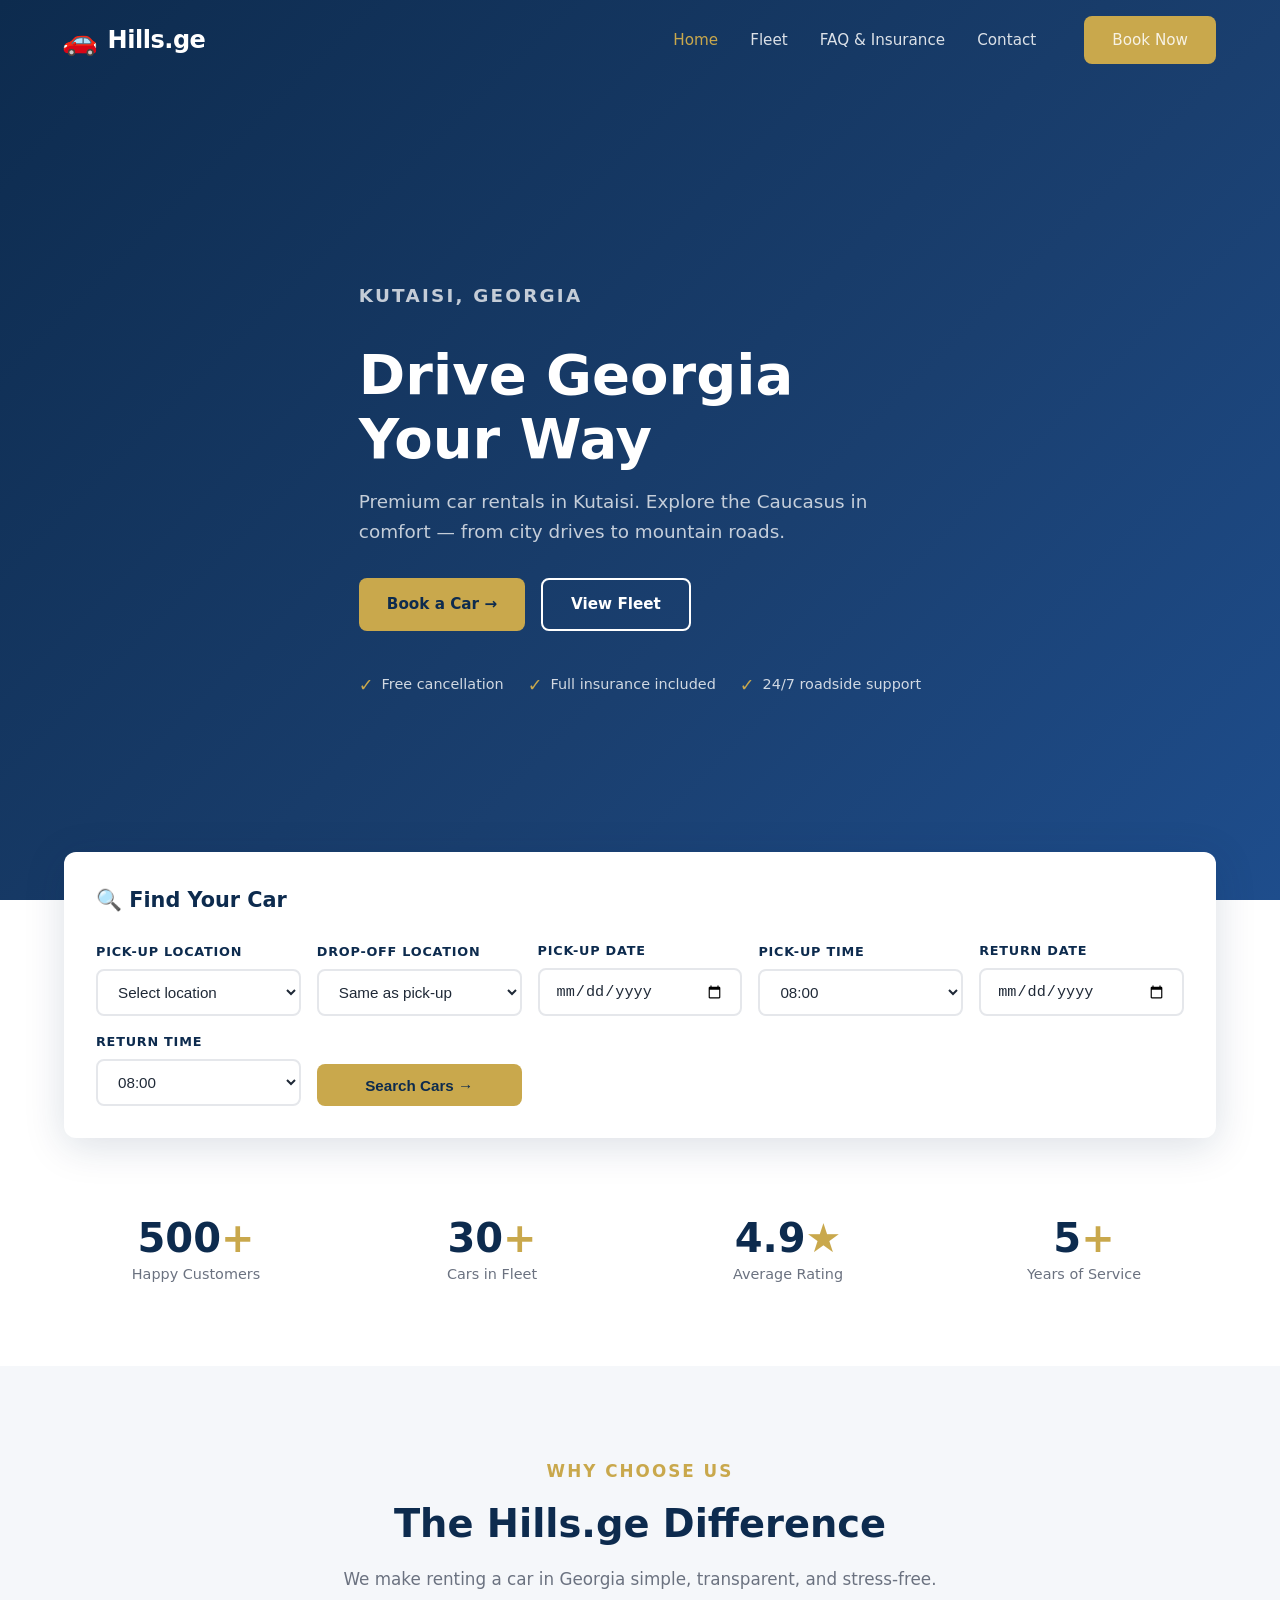
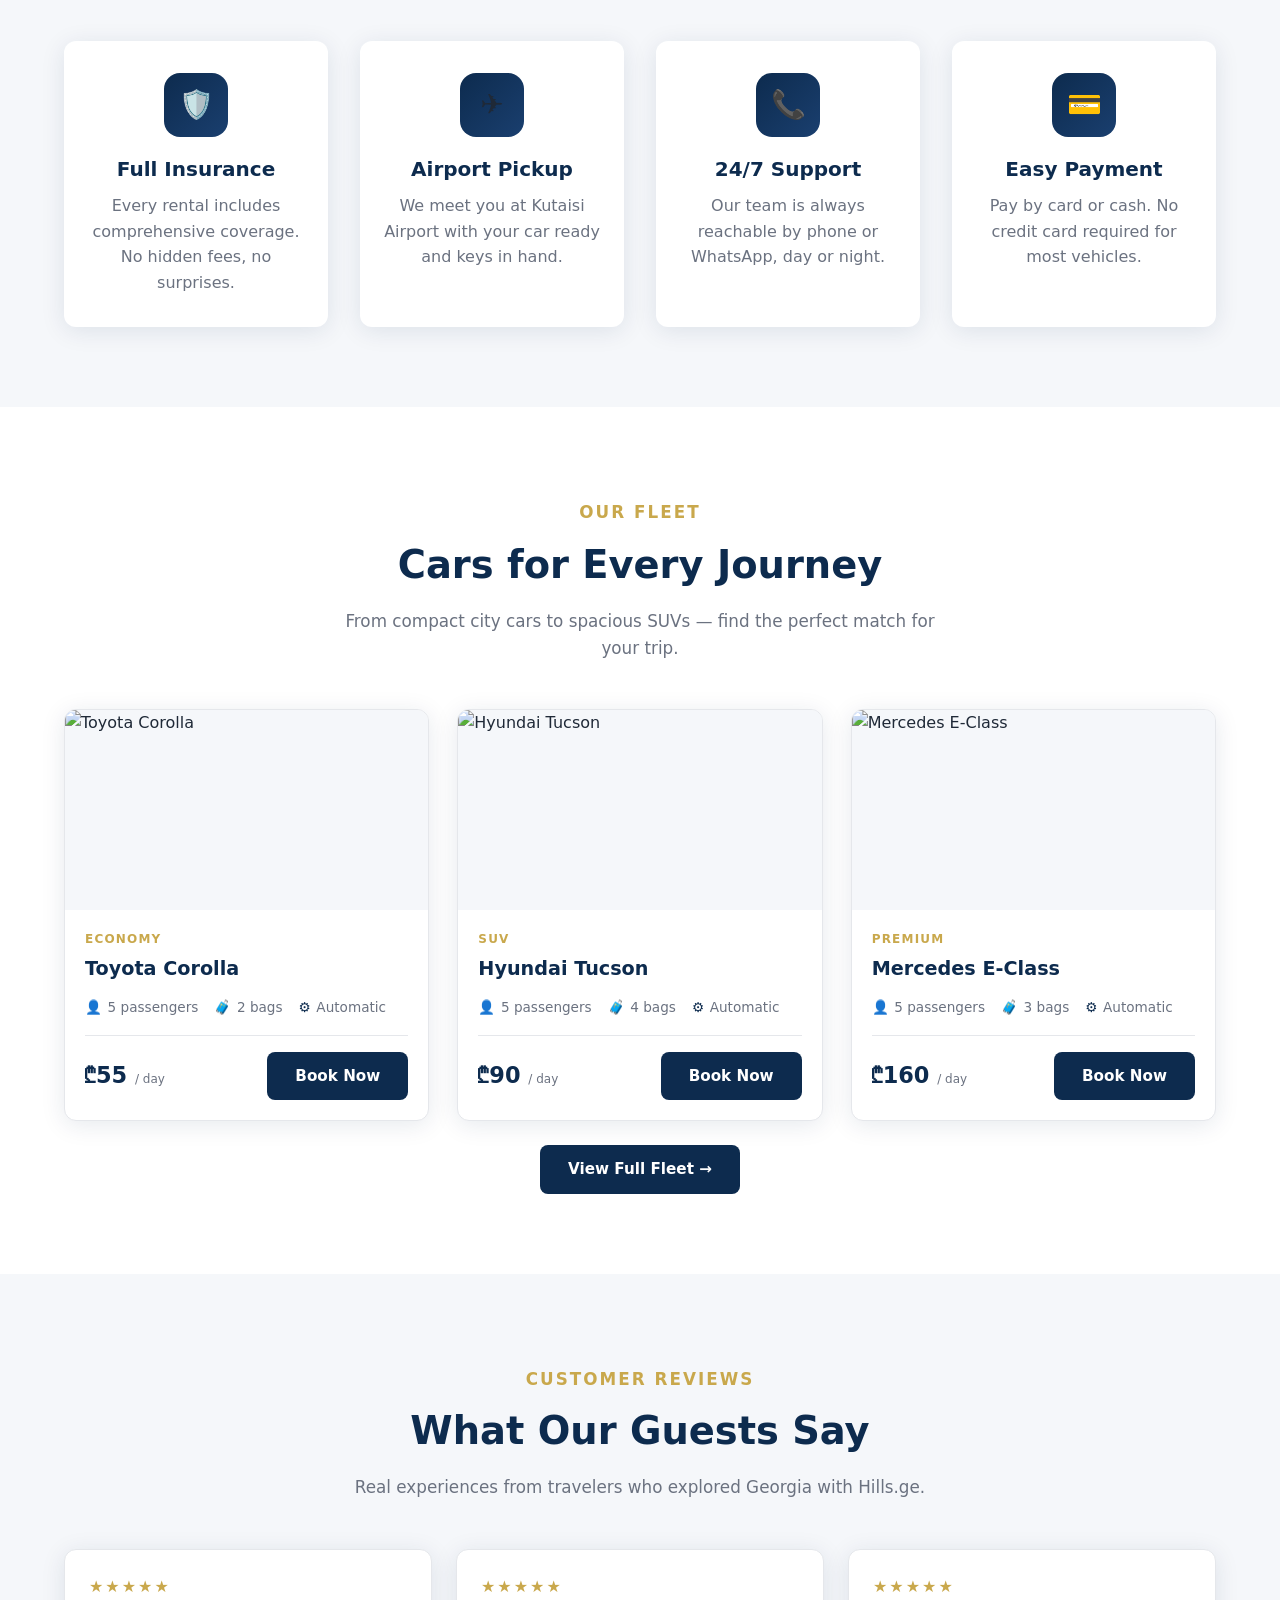
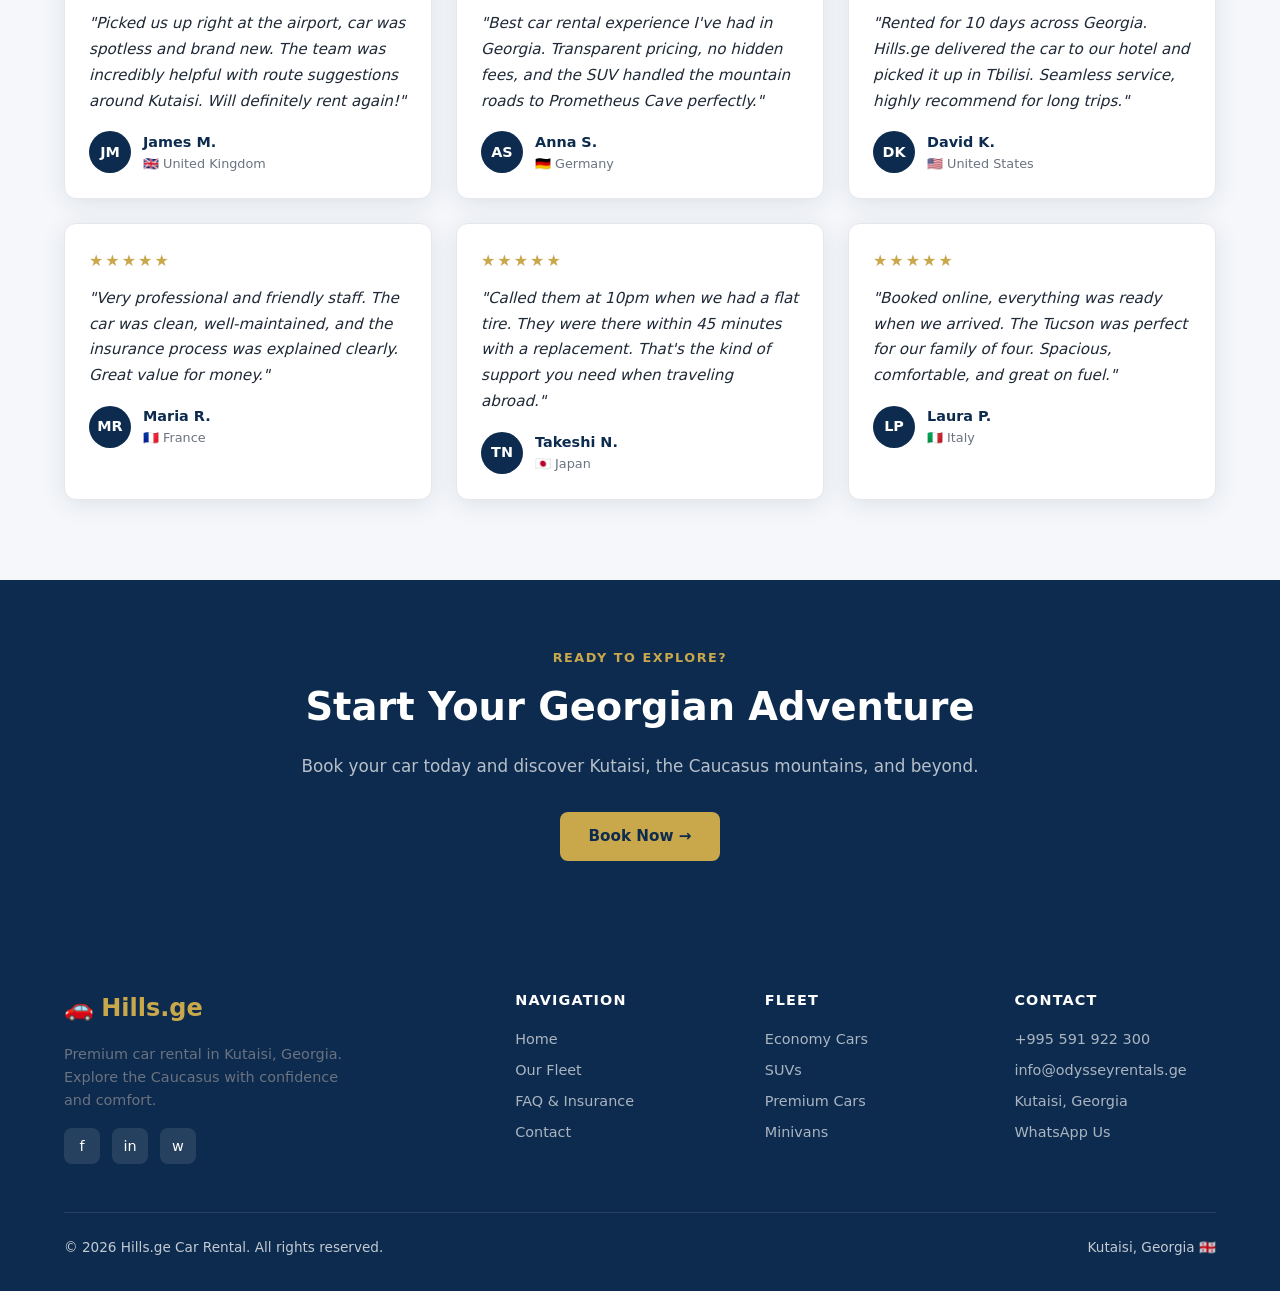
==== commit 6a937352: "Fix logo text" ====
--- a/index.html
+++ b/index.html
@@ -14,7 +14,7 @@
   <div class="container">
     <a href="index.html" class="logo">
       <span class="logo-icon">🚗</span>
-      Hills<span>.ge</span>
+      Hills.ge
     </a>
     <ul class="nav-links">
       <li><a href="index.html" class="active">Home</a></li>
@@ -332,7 +332,7 @@
   <div class="container">
     <div class="footer-grid">
       <div class="footer-brand">
-        <a href="index.html" class="logo">🚗 <span class="logo-text">Hills<span class="logo-dot">.ge</span></span></a>
+        <a href="index.html" class="logo">🚗 <span class="logo-text">Hills.ge</span></a>
         <p>Premium car rental in Kutaisi, Georgia. Explore the Caucasus with confidence and comfort.</p>
         <div class="social-links mt-2">
           <a href="#" class="social-link" aria-label="Facebook">f</a>
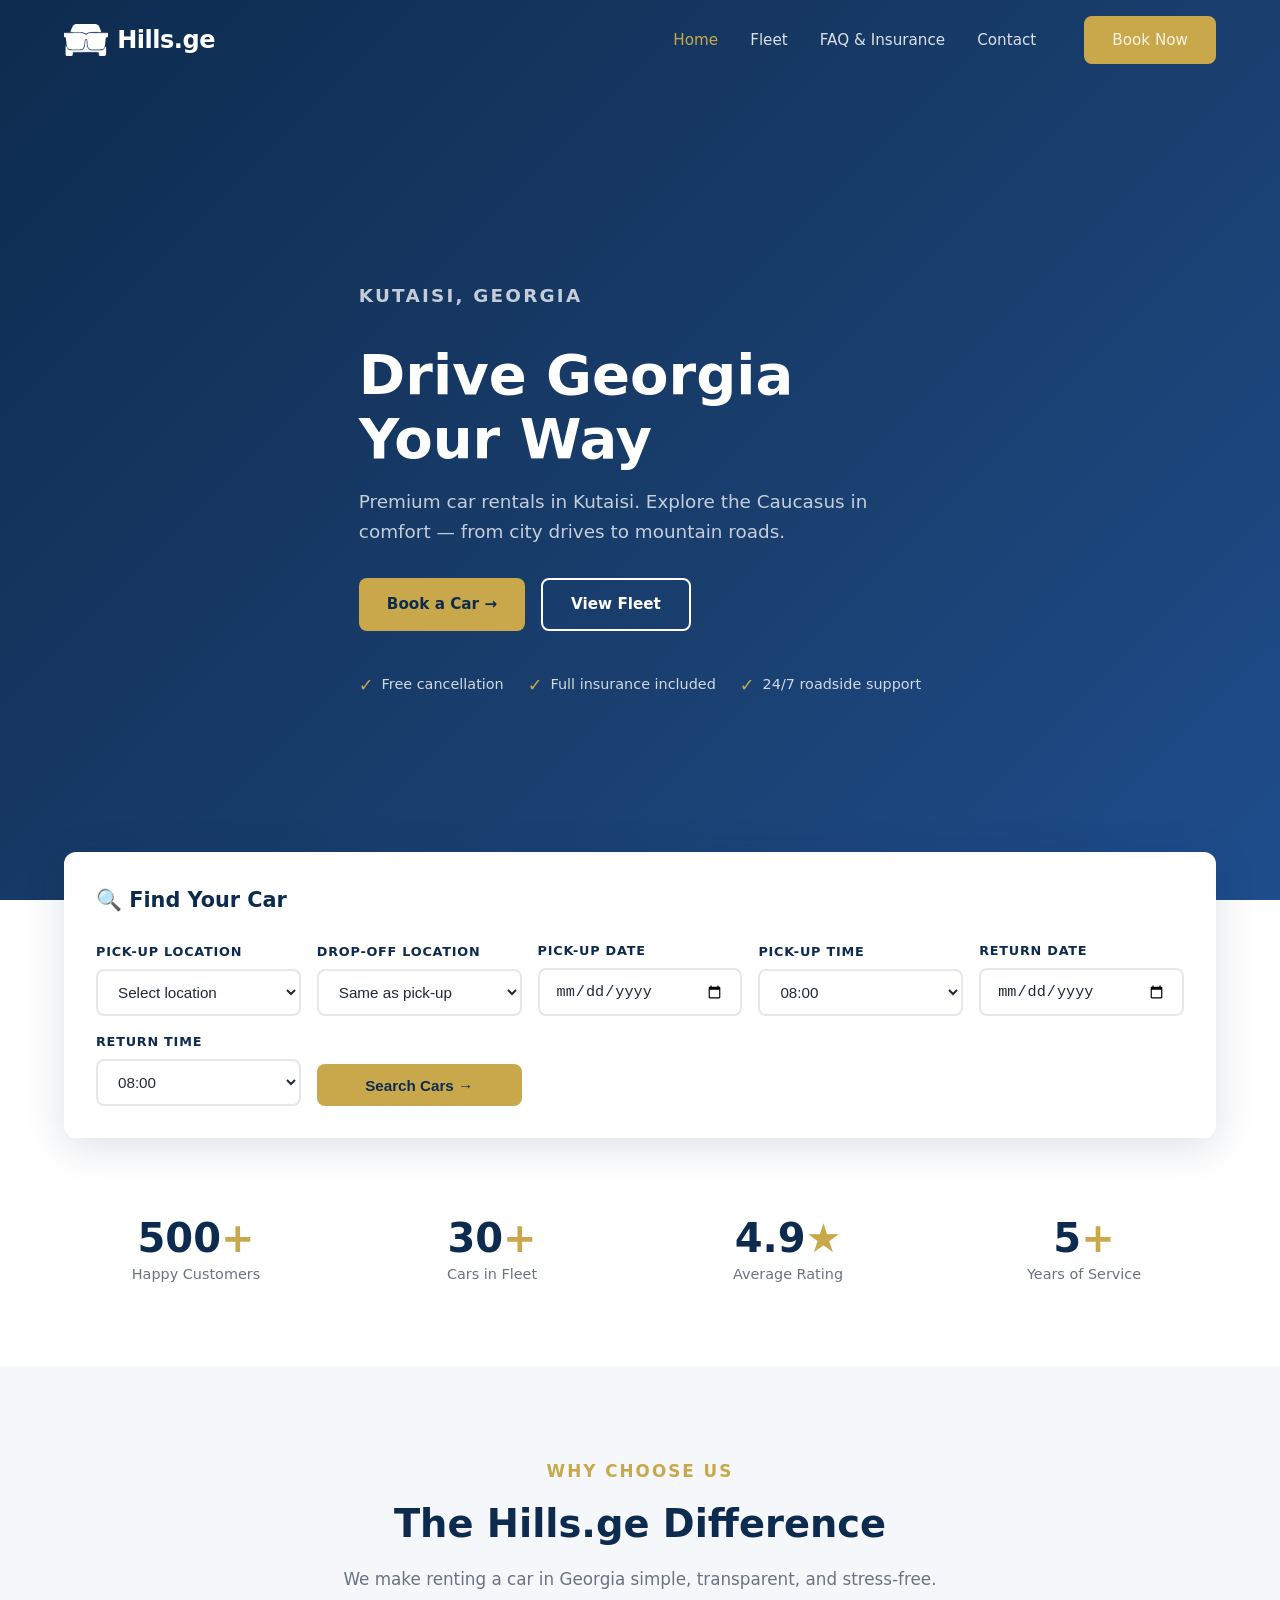
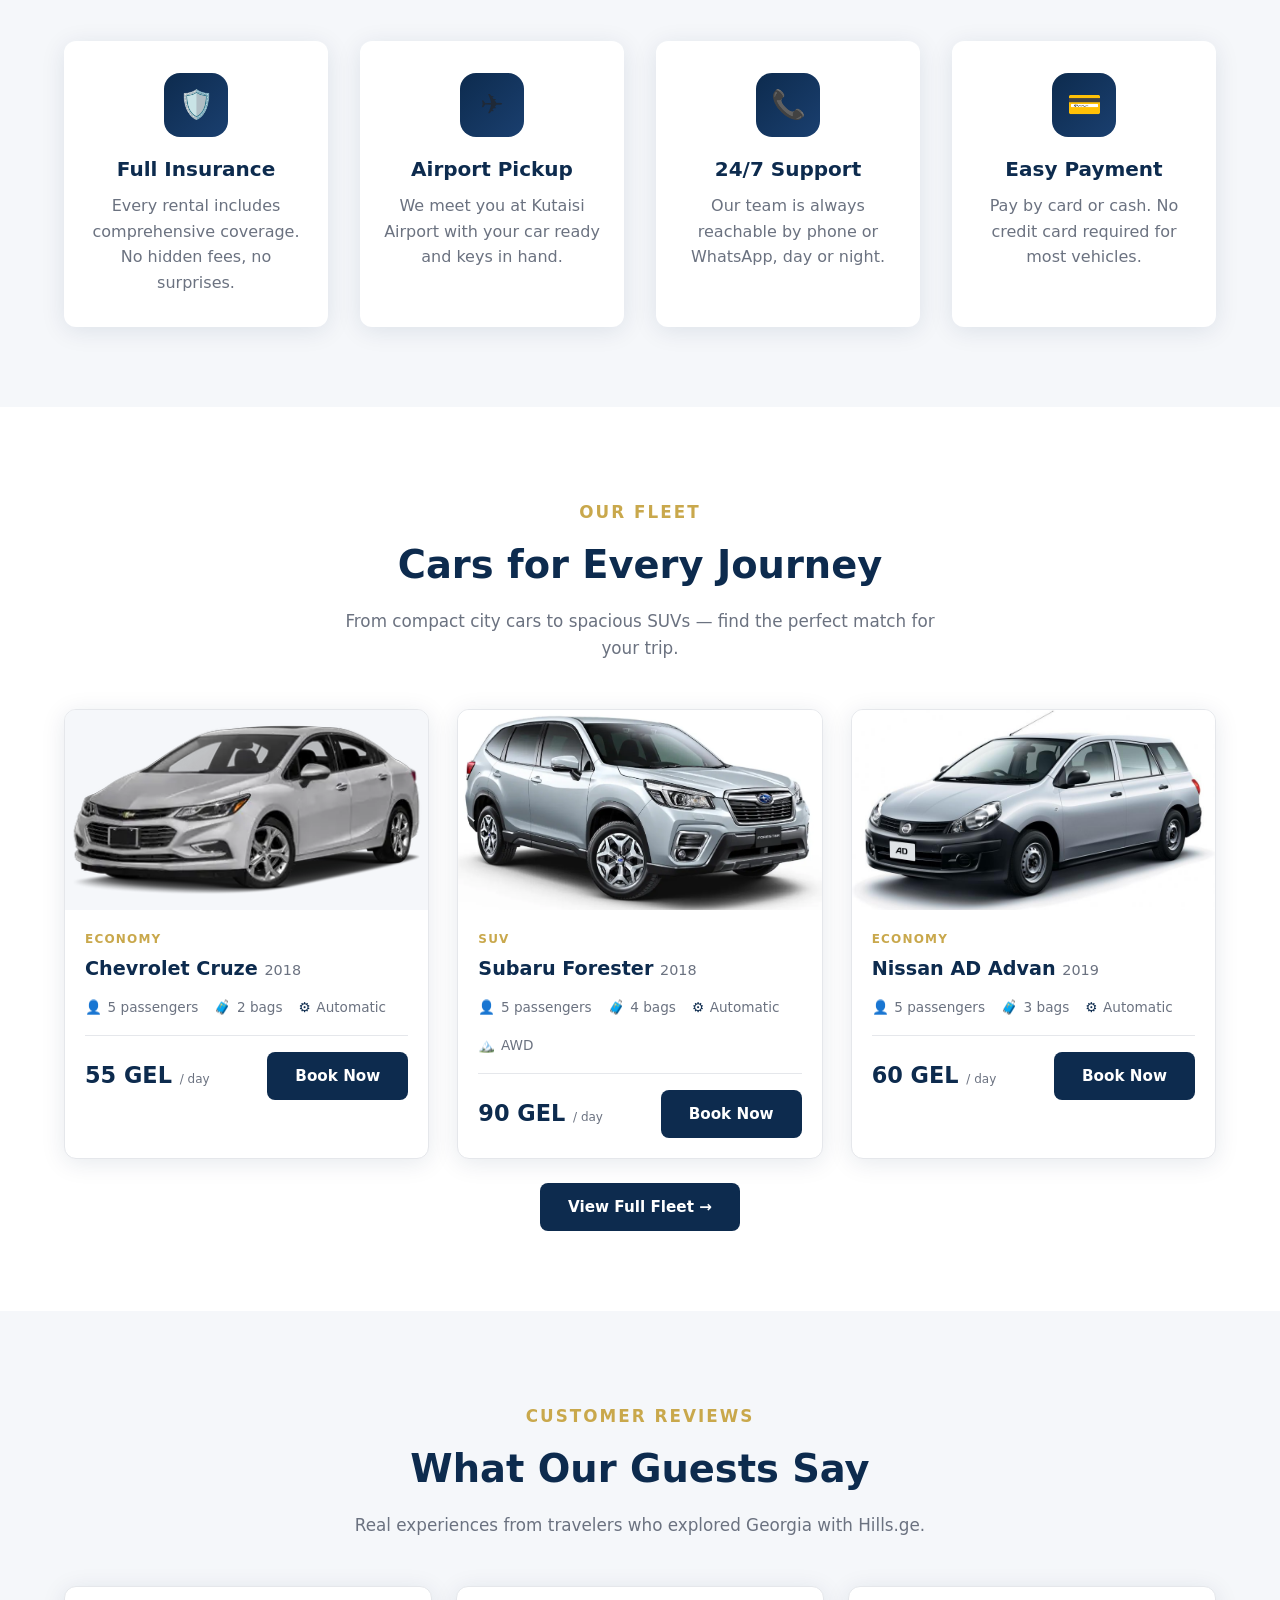
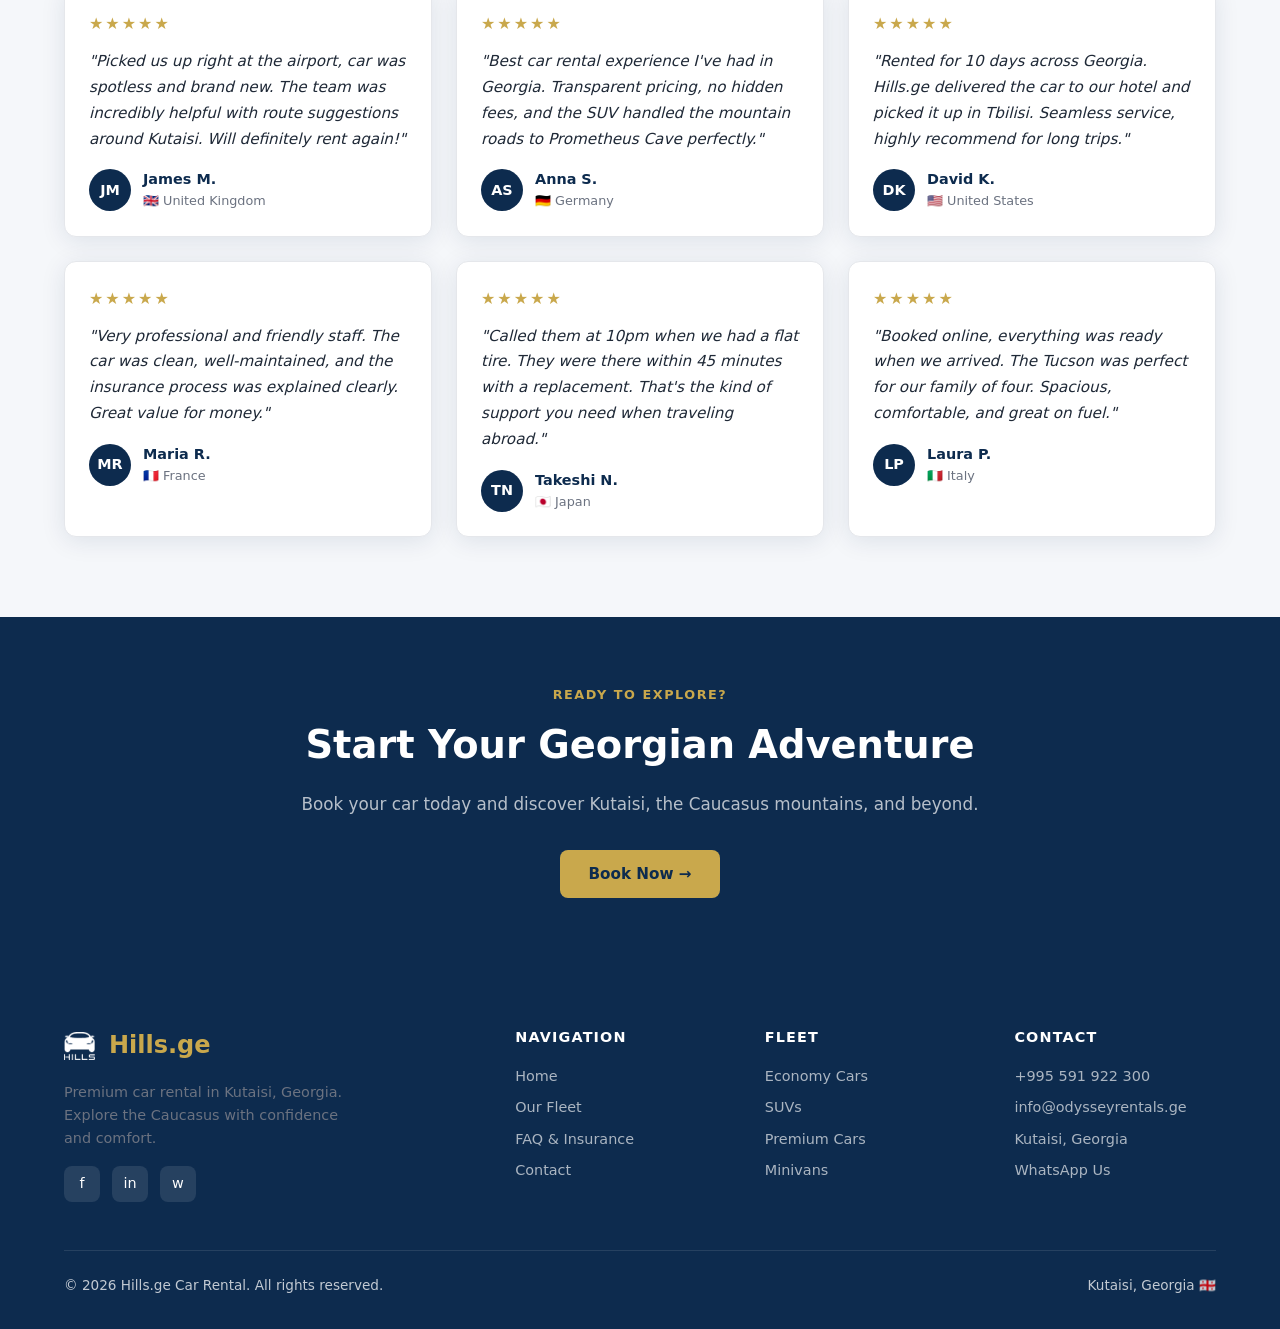
==== commit 9831b8d7: "Replace car emoji with car-icon1.png" ====
--- a/index.html
+++ b/index.html
@@ -13,7 +13,7 @@
 <nav class="navbar">
   <div class="container">
     <a href="index.html" class="logo">
-      <span class="logo-icon">🚗</span>
+      <img src="images/car-icon.png" alt="" style="height:32px;width:auto;filter:brightness(0) invert(1);"/>
       Hills.ge
     </a>
     <ul class="nav-links">
@@ -181,51 +181,52 @@
     <div class="fleet-grid">
 
       <div class="car-card">
-        <img src="https://images.unsplash.com/photo-1541899481282-d53bffe3c35d?w=600&q=80" alt="Toyota Corolla" class="car-img" loading="lazy" />
+        <img src="images/chevrolet-cruze-2018.jpg" alt="Chevrolet Cruze 2018" class="car-img" loading="lazy" />
         <div class="car-body">
           <div class="car-category">Economy</div>
-          <div class="car-name">Toyota Corolla</div>
+          <div class="car-name">Chevrolet Cruze <span style="font-weight:400;color:var(--gray);font-size:0.9rem;">2018</span></div>
           <div class="car-specs">
             <span class="car-spec"><span class="icon">👤</span> 5 passengers</span>
             <span class="car-spec"><span class="icon">🧳</span> 2 bags</span>
             <span class="car-spec"><span class="icon">⚙️</span> Automatic</span>
           </div>
           <div class="car-footer">
-            <div class="car-price">₾55 <small>/ day</small></div>
+            <div class="car-price">55 GEL <small>/ day</small></div>
             <a href="#booking" class="btn btn-navy">Book Now</a>
           </div>
         </div>
       </div>
 
       <div class="car-card">
-        <img src="https://images.unsplash.com/photo-1519641471654-76ce0107ad1b?w=600&q=80" alt="Hyundai Tucson" class="car-img" loading="lazy" />
+        <img src="images/subaru-forester-2018.jpg" alt="Subaru Forester 2018" class="car-img" loading="lazy" />
         <div class="car-body">
           <div class="car-category">SUV</div>
-          <div class="car-name">Hyundai Tucson</div>
+          <div class="car-name">Subaru Forester <span style="font-weight:400;color:var(--gray);font-size:0.9rem;">2018</span></div>
           <div class="car-specs">
             <span class="car-spec"><span class="icon">👤</span> 5 passengers</span>
             <span class="car-spec"><span class="icon">🧳</span> 4 bags</span>
             <span class="car-spec"><span class="icon">⚙️</span> Automatic</span>
+            <span class="car-spec"><span class="icon">🏔️</span> AWD</span>
           </div>
           <div class="car-footer">
-            <div class="car-price">₾90 <small>/ day</small></div>
+            <div class="car-price">90 GEL <small>/ day</small></div>
             <a href="#booking" class="btn btn-navy">Book Now</a>
           </div>
         </div>
       </div>
 
       <div class="car-card">
-        <img src="https://images.unsplash.com/photo-1555215695-3004980ad54e?w=600&q=80" alt="Mercedes E-Class" class="car-img" loading="lazy" />
+        <img src="images/nissan-ad-2019.jpg" alt="Nissan AD Advan 2019" class="car-img" loading="lazy" />
         <div class="car-body">
-          <div class="car-category">Premium</div>
-          <div class="car-name">Mercedes E-Class</div>
+          <div class="car-category">Economy</div>
+          <div class="car-name">Nissan AD Advan <span style="font-weight:400;color:var(--gray);font-size:0.9rem;">2019</span></div>
           <div class="car-specs">
             <span class="car-spec"><span class="icon">👤</span> 5 passengers</span>
             <span class="car-spec"><span class="icon">🧳</span> 3 bags</span>
             <span class="car-spec"><span class="icon">⚙️</span> Automatic</span>
           </div>
           <div class="car-footer">
-            <div class="car-price">₾160 <small>/ day</small></div>
+            <div class="car-price">60 GEL <small>/ day</small></div>
             <a href="#booking" class="btn btn-navy">Book Now</a>
           </div>
         </div>
@@ -332,7 +333,7 @@
   <div class="container">
     <div class="footer-grid">
       <div class="footer-brand">
-        <a href="index.html" class="logo">🚗 <span class="logo-text">Hills.ge</span></a>
+        <a href="index.html" class="logo"><img src="images/car-icon1.png" alt="" style="height:28px;width:auto;vertical-align:middle;filter:brightness(0) invert(1);margin-right:6px;"/><span class="logo-text">Hills.ge</span></a>
         <p>Premium car rental in Kutaisi, Georgia. Explore the Caucasus with confidence and comfort.</p>
         <div class="social-links mt-2">
           <a href="#" class="social-link" aria-label="Facebook">f</a>
